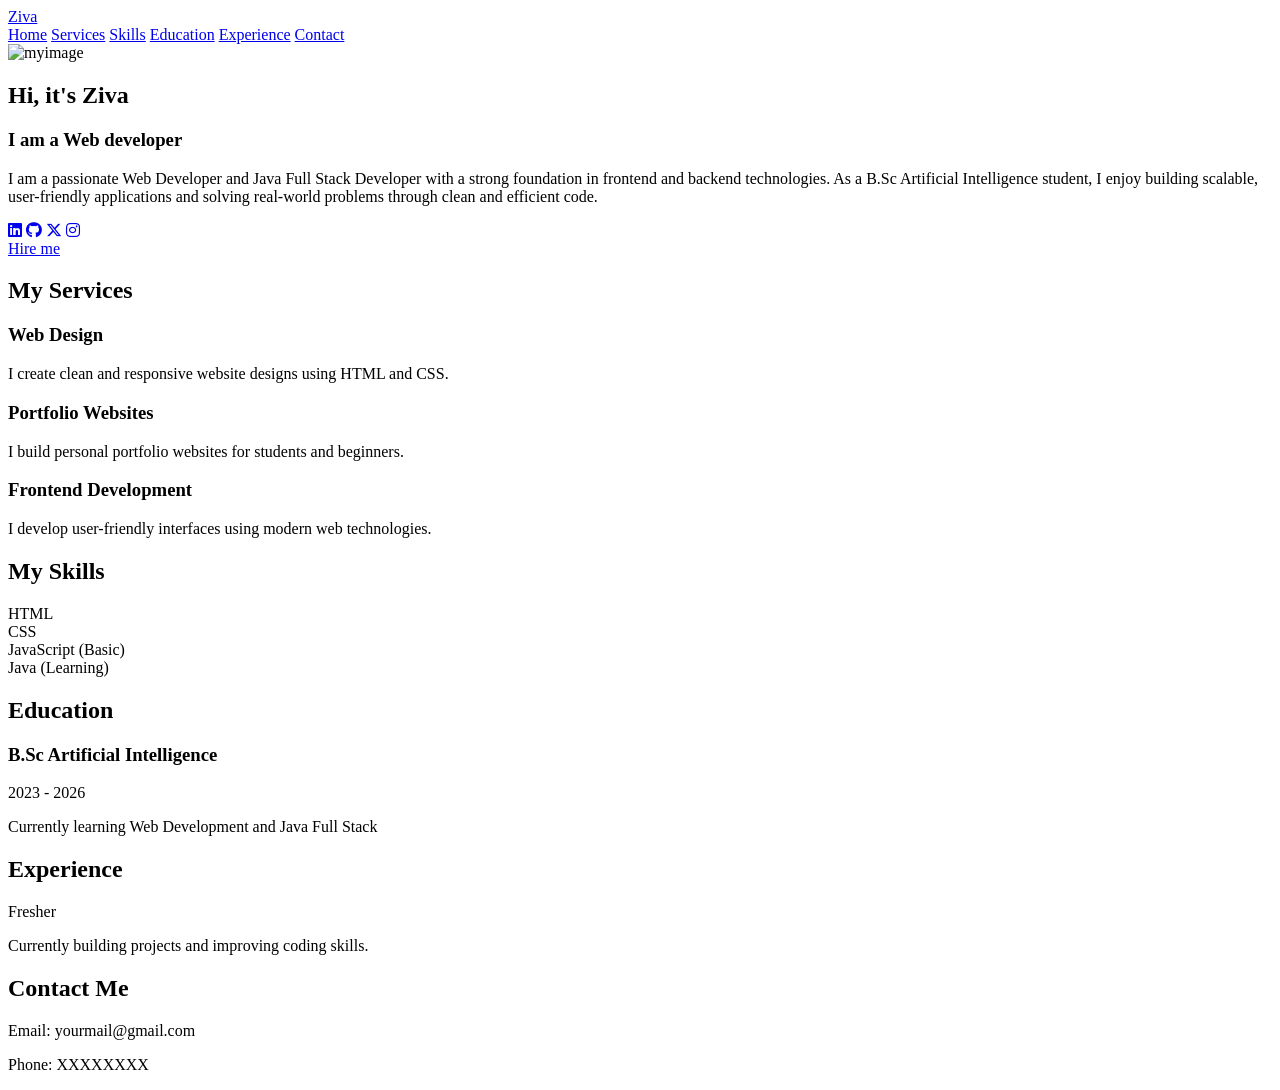
==== index.html @ 6bf6a24f "Rename index5.html to index.html" ====
<!DOCTYPE html>
<html lang="en">
<head>
    <meta charset="UTF-8">
    <meta name="viewport" content="width=device-width, initial-scale=1.0">
    <title>Portfolio</title>
    <link rel="stylesheet" href="style5.css" >
    <link rel="stylesheet" href="https://cdnjs.cloudflare.com/ajax/libs/font-awesome/6.5.1/css/all.min.css">
</head>
<body>
<header>
    <a href="#" class="logo">Ziva</a>
    <nav>
    <a href="#Home" class="active">Home</a>
    <a href="#Services">Services</a>
    <a href="#Skills">Skills</a>
    <a href="#Education">Education</a>
    <a href="#Experience">Experience</a>
    <a href="#Contact">Contact</a>
</nav>
</header> 
<section class="home" id="home">
    <div class="home-img">
        <img src="myimage.jpg" alt="myimage">
        </div>
        <div class="home-content">
            <h1>Hi, it's <span>Ziva</span></h1>
            <h3>I am a <span class="role">Web developer</span></h3>
            <p>I am a passionate Web Developer and Java Full Stack Developer with a strong foundation in frontend and backend technologies. As a B.Sc Artificial Intelligence student, I enjoy building scalable, user-friendly applications and solving real-world problems through clean and efficient code.</p>
    <div class="social-icons">
        <a href="#"><i class="fa-brands fa-linkedin"></i></a>
        <a href="#"><i class="fa-brands fa-github"></i></a>
        <a href="#"><i class="fa-brands fa-x-twitter"></i></a>
        <a href="#"><i class="fa-brands fa-instagram"></i></a>
    </div>
    <a href="#" class="btn">Hire me</a>
    </div>
</section>   
<section id="Services" class="Services">
    <h2>My Services</h2>

    <div class="Service-box">
        <h3>Web Design</h3>
        <p>I create clean and responsive website designs using HTML and CSS.</p>
    </div>

    <div class="Service-box">
        <h3>Portfolio Websites</h3>
        <p>I build personal portfolio websites for students and beginners.</p>
    </div>

    <div class="Service-box">
        <h3>Frontend Development</h3>
        <p>I develop user-friendly interfaces using modern web technologies.</p>
    </div>
</section>

<section id="Skills" class="Skills">
    <h2>My Skills</h2>

    <div class="Skill-box">HTML</div>
    <div class="Skill-box">CSS</div>
    <div class="Skill-box">JavaScript (Basic)</div>
    <div class="Skill-box">Java (Learning)</div>
</section>

<section id="Education" class="Education">
    <h2>Education</h2>

    <div class="Edu-box">
        <h3>B.Sc Artificial Intelligence</h3>
        <p>2023 - 2026</p>
        <p>Currently learning Web Development and Java Full Stack</p>
    </div>
</section>

<section id="Experience" class="Experience">
    <h2>Experience</h2>

    <div class="Exp-box">
        <p>Fresher</p>
        <p>Currently building projects and improving coding skills.</p>
    </div>
</section>

<section id="Contact" class="Contact">
    <h2>Contact Me</h2>

    <p>Email: yourmail@gmail.com</p>
    <p>Phone: XXXXXXXX</p>
</section>
</body>
</html>
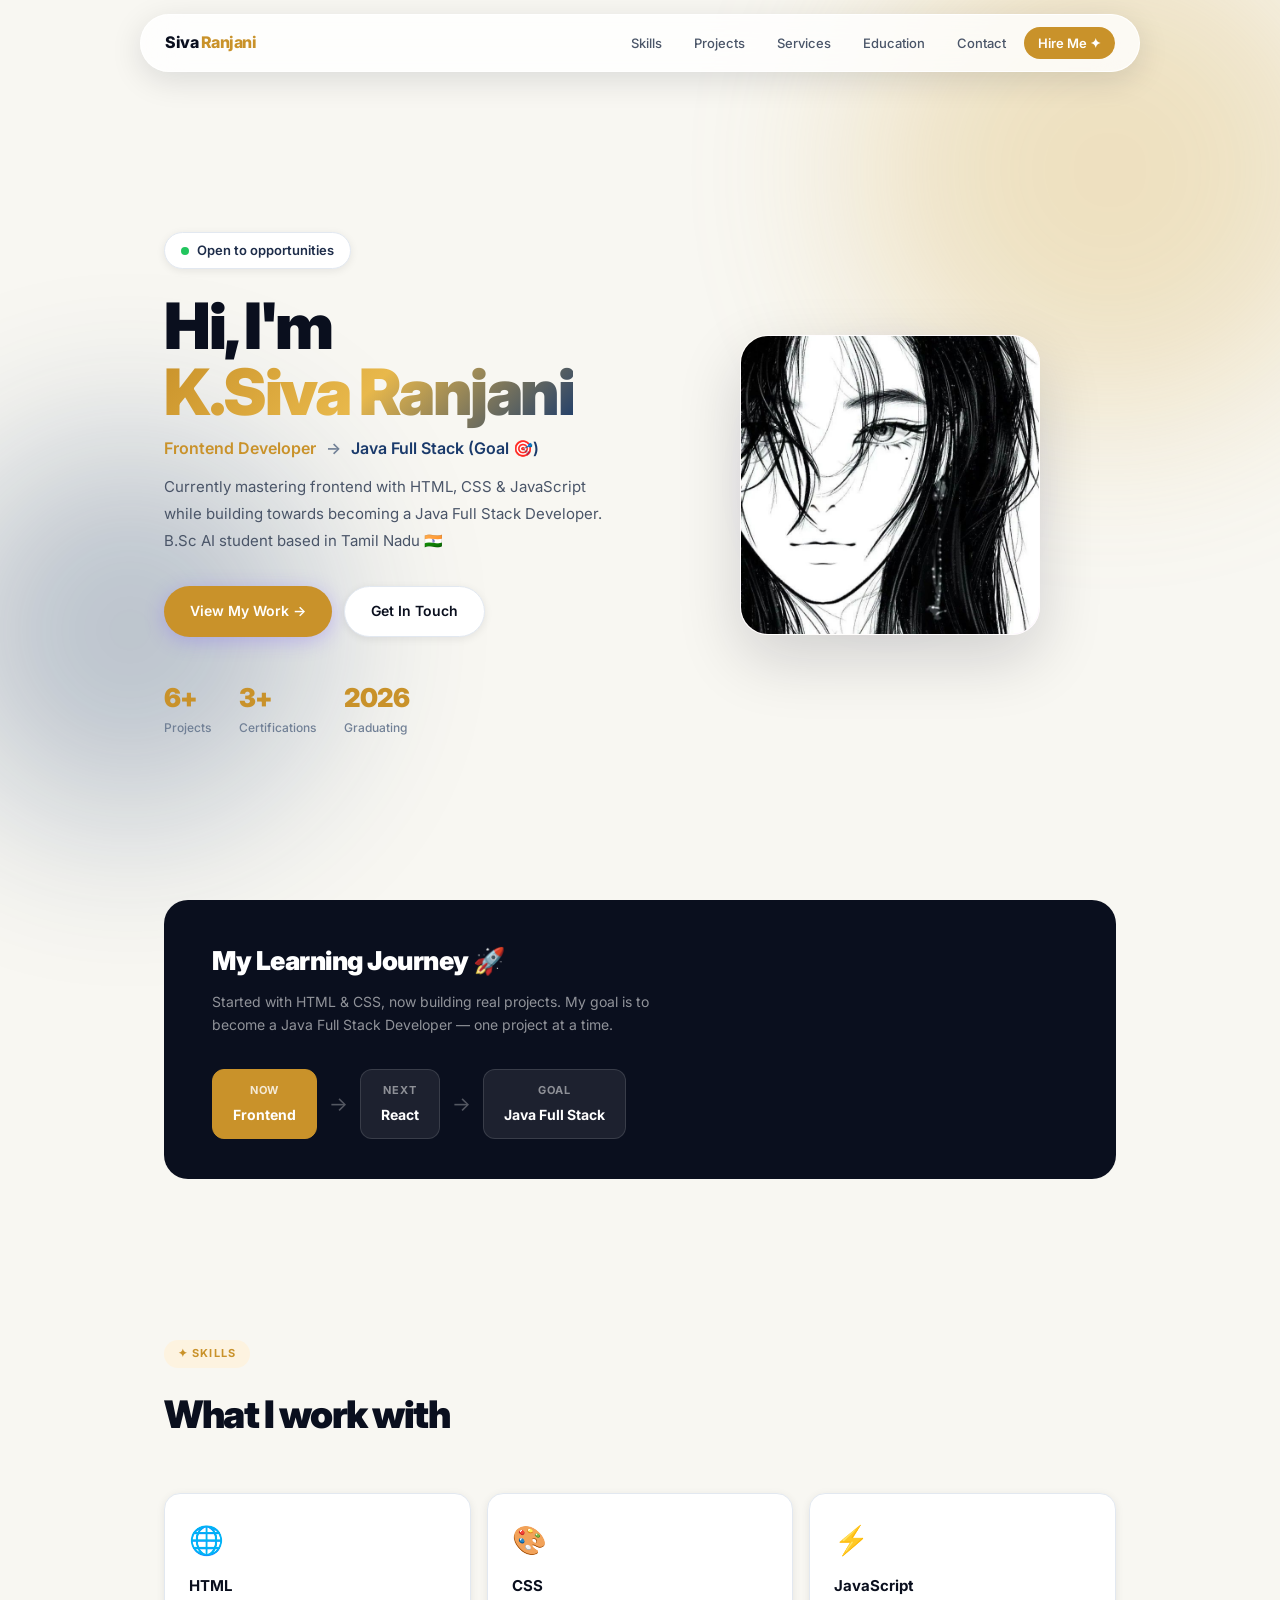
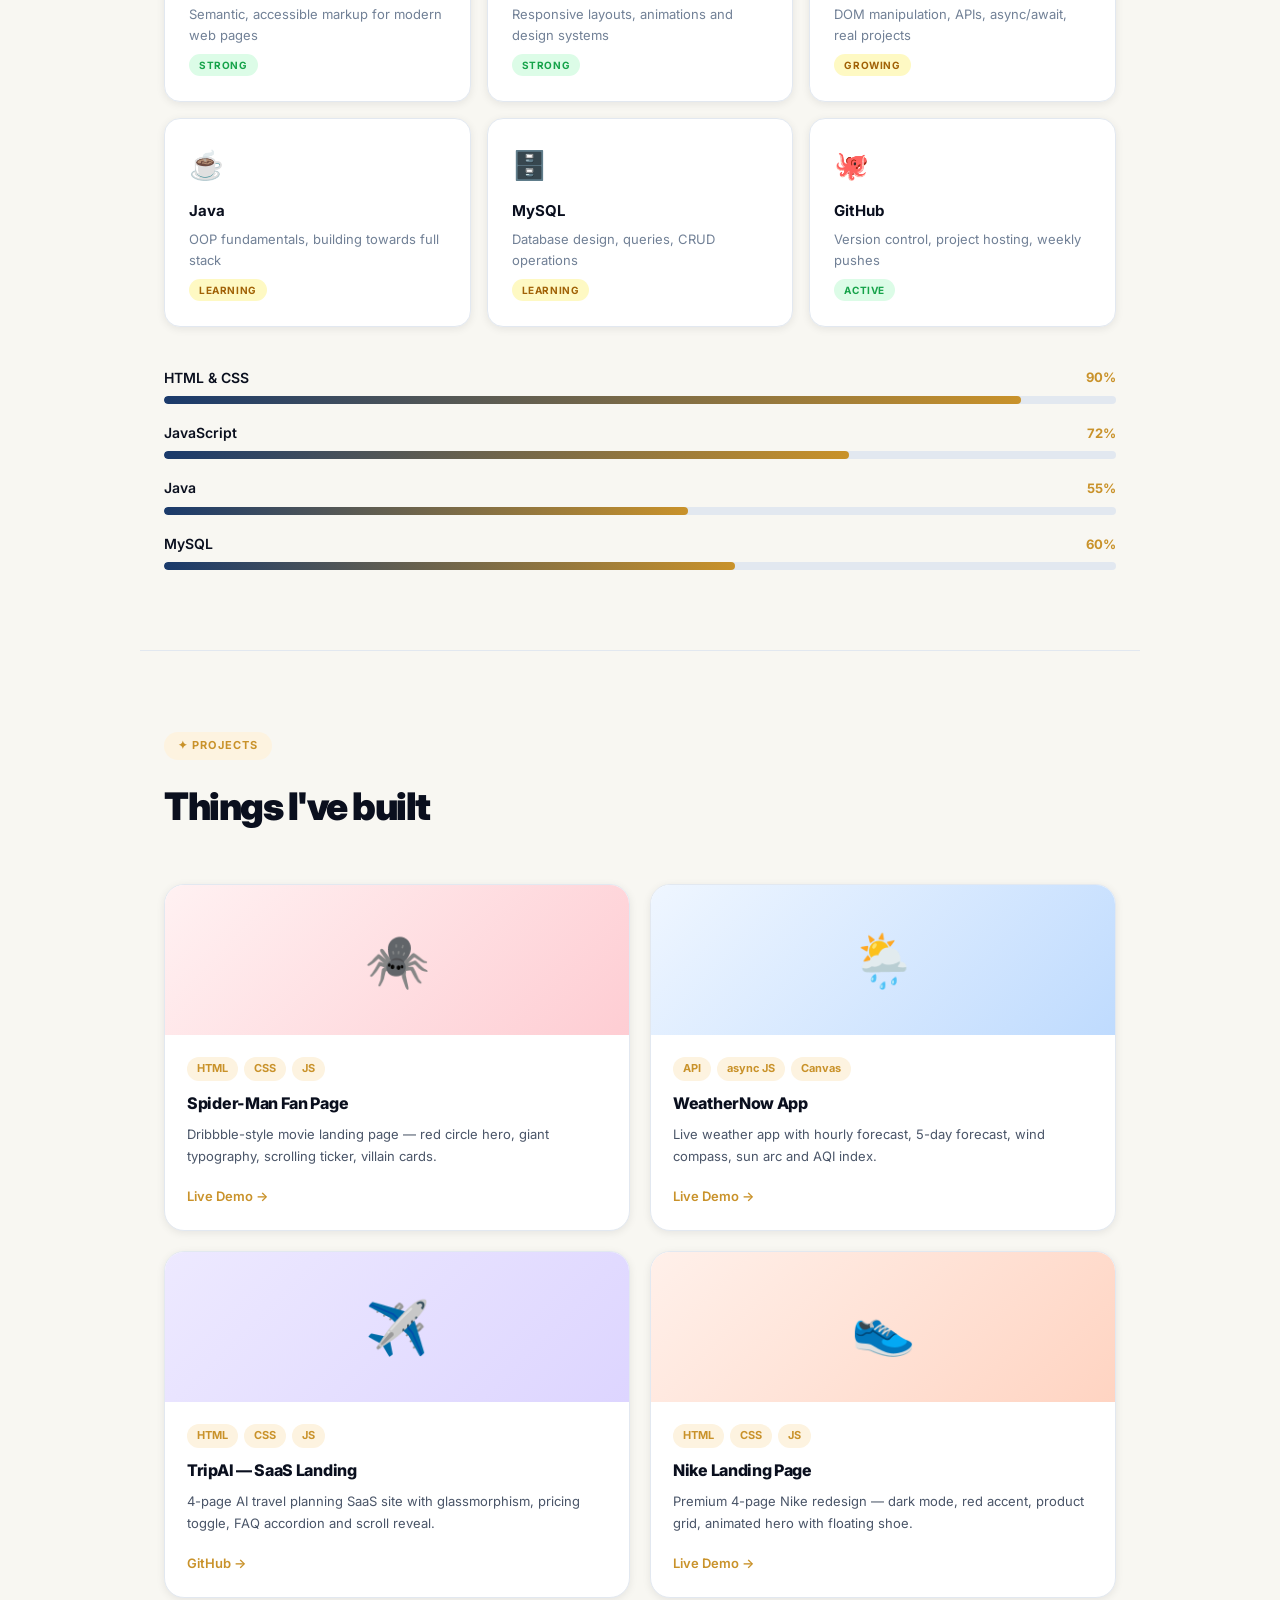
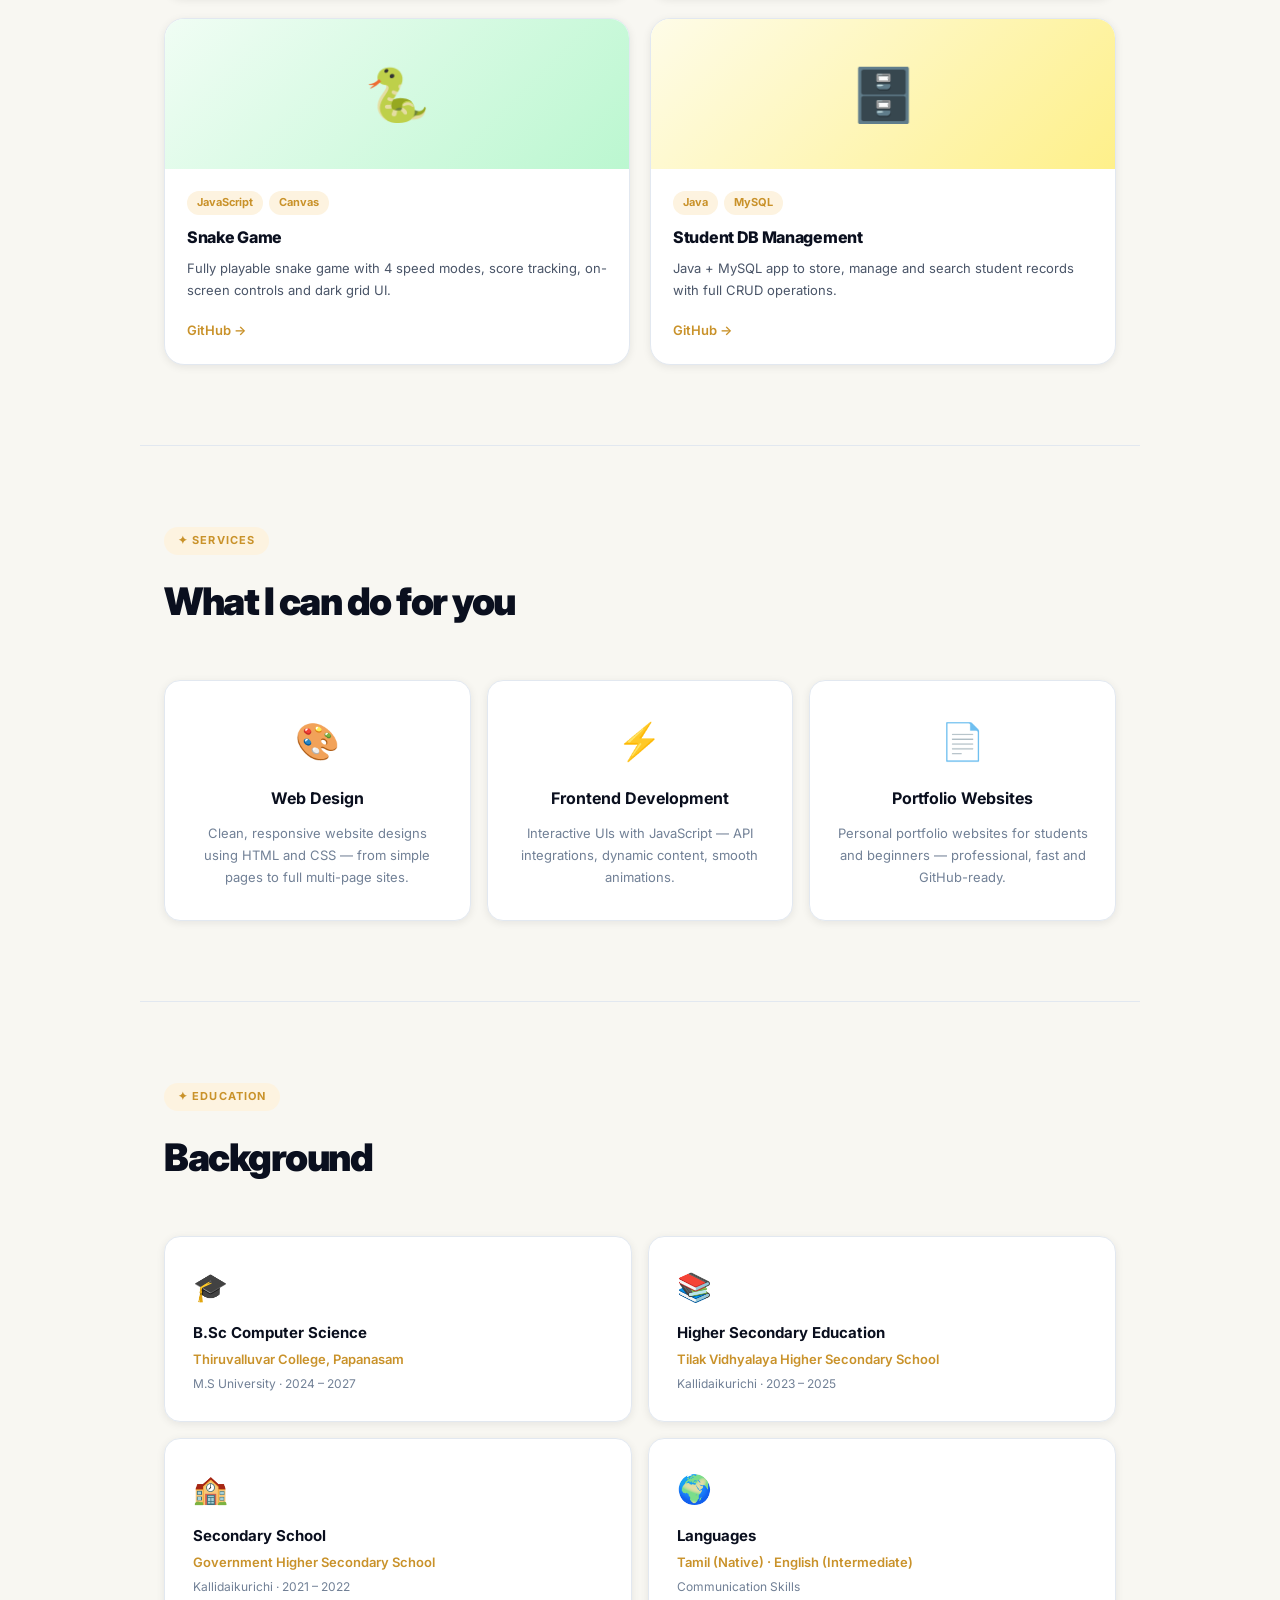
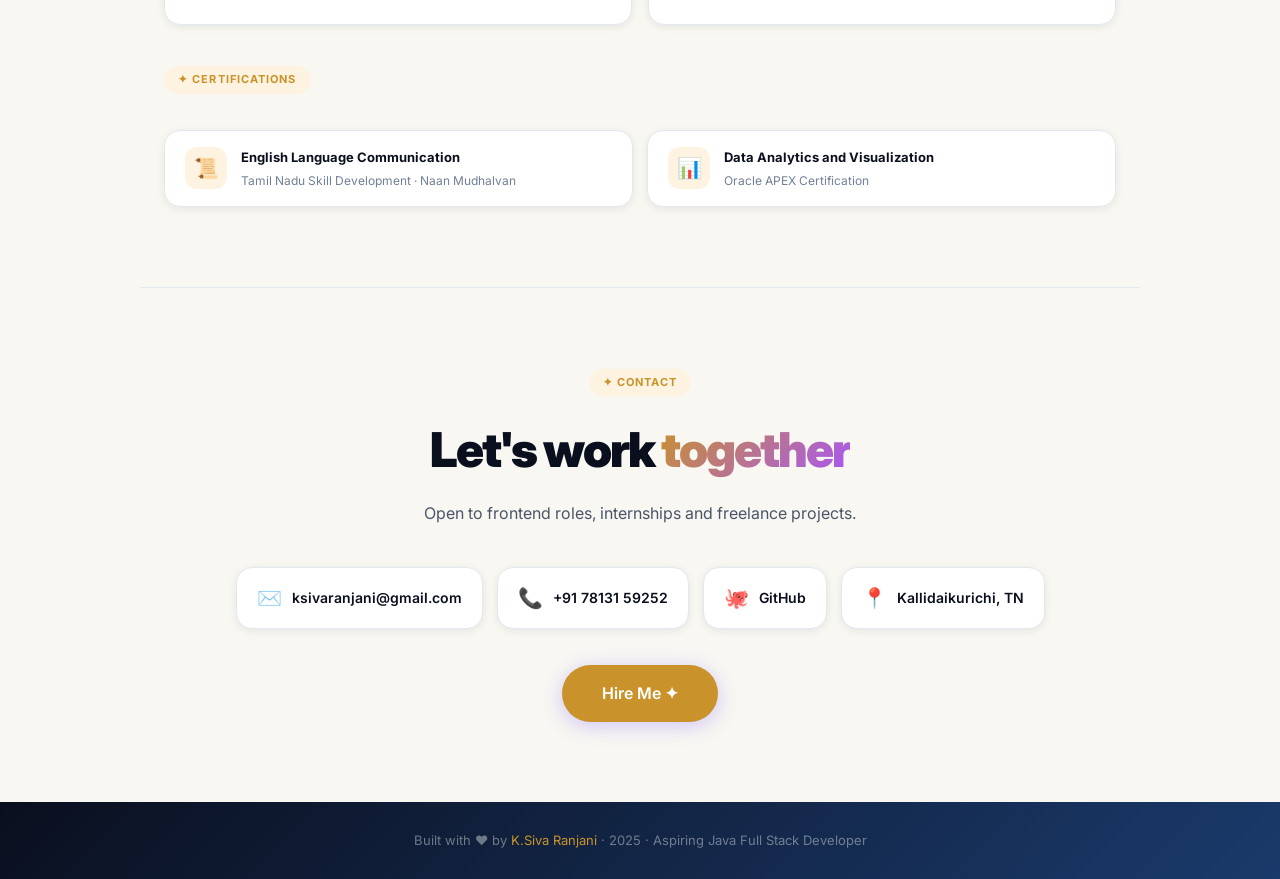
==== commit ca89c3eb: "portfolioupdate" ====
--- a/index.html
+++ b/index.html
@@ -1,93 +1,719 @@
 <!DOCTYPE html>
 <html lang="en">
 <head>
-    <meta charset="UTF-8">
-    <meta name="viewport" content="width=device-width, initial-scale=1.0">
-    <title>Portfolio</title>
-    <link rel="stylesheet" href="style5.css" >
-    <link rel="stylesheet" href="https://cdnjs.cloudflare.com/ajax/libs/font-awesome/6.5.1/css/all.min.css">
+  <meta charset="UTF-8"/>
+  <meta name="viewport" content="width=device-width, initial-scale=1.0"/>
+  <title>K.Siva Ranjani — Frontend Developer</title>
+  <link href="https://fonts.googleapis.com/css2?family=Inter:wght@300;400;500;600;700;800;900&display=swap" rel="stylesheet"/>
+  <style>
+    *, *::before, *::after { box-sizing: border-box; margin: 0; padding: 0; }
+
+  :root {
+  --bg:       #f8f7f2;
+  --white:    #ffffff;
+  --black:    #0a0f1e;
+  --gray-1:   #0f1628;
+  --gray-2:   #1e2d4a;
+  --gray-3:   #4a5568;
+  --gray-4:   #718096;
+  --gray-5:   #a0aec0;
+  --gray-6:   #e2e8f0;
+  --accent:   #c9922a;
+  --accent-l: #fdf3e0;
+  --accent-d: #a67420;
+  --accent2:  #1a3a6b;
+  --green:    #22c55e;
+  --radius:   16px;
+  --shadow-sm: 0 2px 8px rgba(10,15,30,0.08);
+  --shadow-md: 0 8px 32px rgba(10,15,30,0.12);
+  --shadow-lg: 0 24px 64px rgba(10,15,30,0.16);
+  --ease: 0.28s cubic-bezier(0.4,0,0.2,1);
+}
+
+    html { scroll-behavior: smooth; }
+    body {
+      font-family: 'Inter', sans-serif;
+      background: var(--bg);
+      color: var(--black);
+      line-height: 1.6;
+      overflow-x: hidden;
+    }
+
+    /* ── NAVBAR ── */
+    header {
+      position: fixed;
+      top: 14px; left: 50%;
+      transform: translateX(-50%);
+      z-index: 200;
+      width: calc(100% - 48px);
+      max-width: 1000px;
+      height: 58px;
+      display: flex;
+      align-items: center;
+      justify-content: space-between;
+      padding: 0 24px;
+      background: rgba(255,255,255,0.8);
+      backdrop-filter: blur(20px);
+      -webkit-backdrop-filter: blur(20px);
+      border: 1px solid rgba(255,255,255,0.95);
+      border-radius: 999px;
+      box-shadow: var(--shadow-md);
+    }
+    .nav-logo {
+      font-size: 16px; font-weight: 800;
+      color: var(--black); text-decoration: none;
+      letter-spacing: -0.5px;
+    }
+    .nav-logo span { color: var(--accent); }
+    nav { display: flex; gap: 4px; align-items: center; }
+    nav a {
+      color: var(--gray-3); text-decoration: none;
+      font-size: 13px; font-weight: 500;
+      padding: 6px 14px; border-radius: 999px;
+      transition: color var(--ease), background var(--ease);
+    }
+    nav a:hover { color: var(--black); background: var(--gray-6); }
+    .nav-cta {
+      background: var(--accent) !important;
+      color: var(--white) !important;
+      font-weight: 600 !important;
+    }
+    .nav-cta:hover { background: var(--accent-d) !important; }
+
+    /* ── MAIN ── */
+    main { padding-top: 90px; }
+
+    /* ── BUTTONS ── */
+    .btn {
+      display: inline-flex; align-items: center; gap: 8px;
+      padding: 13px 26px; border-radius: 999px;
+      font-size: 14px; font-weight: 600;
+      cursor: pointer; text-decoration: none; border: none;
+      font-family: inherit;
+      transition: transform var(--ease), box-shadow var(--ease), background var(--ease);
+    }
+    .btn:hover  { transform: translateY(-2px); }
+    .btn:active { transform: scale(0.97); }
+    .btn-primary { background: var(--accent); color: var(--white); box-shadow: 0 4px 20px rgba(108,71,255,0.28); }
+    .btn-primary:hover { background: var(--accent-d); box-shadow: 0 8px 32px rgba(108,71,255,0.36); }
+    .btn-outline { background: var(--white); color: var(--black); border: 1.5px solid var(--gray-6); box-shadow: var(--shadow-sm); }
+    .btn-outline:hover { border-color: var(--gray-5); box-shadow: var(--shadow-md); }
+
+    /* ── TAG ── */
+    .tag {
+      display: inline-flex; align-items: center; gap: 6px;
+      font-size: 11px; font-weight: 700; letter-spacing: .1em;
+      text-transform: uppercase; color: var(--accent);
+      background: var(--accent-l); padding: 5px 14px;
+      border-radius: 999px; margin-bottom: 16px;
+    }
+
+    /* ── HERO ── */
+    .hero {
+      max-width: 1000px; margin: 0 auto;
+      padding: 60px 24px 80px;
+      display: grid; grid-template-columns: 1fr 1fr;
+      gap: 48px; align-items: center;
+      min-height: calc(100vh - 90px);
+      position: relative;
+    }
+    .hero-blob {
+      position: fixed; border-radius: 50%;
+      filter: blur(90px); opacity: 0.28; pointer-events: none; z-index: -1;
+    }
+   .blob1 { width: 500px; height: 500px; background: #d4a843; top: -80px; right: -80px; animation: drift 12s ease-in-out infinite; }
+.blob2 { width: 380px; height: 380px; background: #1a3a6b; bottom: 80px; left: -60px; animation: drift 10s ease-in-out infinite reverse; }
+    @keyframes drift { 0%,100%{transform:translate(0,0)} 50%{transform:translate(20px,-16px)} }
+
+    .hero-status {
+      display: inline-flex; align-items: center; gap: 8px;
+      background: white; border: 1px solid var(--gray-6);
+      border-radius: 999px; padding: 7px 16px;
+      font-size: 13px; font-weight: 600; color: var(--gray-2);
+      margin-bottom: 24px; box-shadow: var(--shadow-sm);
+    }
+    .status-dot { width: 8px; height: 8px; border-radius: 50%; background: var(--green); animation: pulse 2s infinite; }
+    @keyframes pulse { 0%,100%{opacity:1;transform:scale(1)} 50%{opacity:.5;transform:scale(1.5)} }
+
+    .hero-text h1 {
+      font-size: clamp(38px, 5vw, 64px);
+      font-weight: 900; line-height: 1.02;
+      letter-spacing: -2.5px; margin-bottom: 12px;
+    }
+    .hero-text h1 span {
+      background: linear-gradient(135deg, #c9922a 0%, #e8b84b 50%, #1a3a6b 100%);      -webkit-background-clip: text; -webkit-text-fill-color: transparent; background-clip: text;
+    }
+    .hero-role {
+      font-size: 16px; font-weight: 600; color: var(--gray-3);
+      margin-bottom: 8px;
+    }
+    .hero-role .current { color: var(--accent); }
+    .hero-role .goal { color: var(--accent2); }
+    .hero-arrow { color: var(--gray-4); margin: 0 6px; }
+    .hero-text p {
+      font-size: 15px; color: var(--gray-3);
+      max-width: 440px; margin-bottom: 32px; line-height: 1.8;
+    }
+    .hero-btns { display: flex; gap: 12px; flex-wrap: wrap; margin-bottom: 40px; }
+    .hero-stats { display: flex; gap: 28px; }
+    .hero-stat-num { font-size: 26px; font-weight: 900; color: var(--accent); letter-spacing: -1px; }
+    .hero-stat-lbl { font-size: 12px; color: var(--gray-4); font-weight: 500; }
+
+    .hero-img-wrap {
+      position: relative; display: flex;
+      align-items: center; justify-content: center;
+    }
+    .hero-img-wrap::before {
+      content: ''; position: absolute;
+      width: 360px; height: 360px; border-radius: 50%;
+      background: radial-gradient(circle, rgba(108,71,255,0.1) 0%, transparent 70%);
+    }
+    .hero-avatar {
+      width: 300px; height: 300px; border-radius: 28px;
+      background: linear-gradient(135deg, var(--accent-l) 0%, #fce4ff 100%);
+      display: flex; align-items: center; justify-content: center;
+      font-size: 100px; box-shadow: var(--shadow-lg);
+      border: 1px solid rgba(255,255,255,0.9);
+      overflow: hidden; position: relative;
+    }
+    .hero-avatar img {
+      width: 100%; height: 100%; object-fit: cover;
+    }
+
+    /* ── JOURNEY BANNER ── */
+    .journey-banner {
+      max-width: 1000px; margin: 0 auto 0;
+      padding: 0 24px 80px;
+    }
+    .journey-card {
+      background: var(--black);
+      border-radius: 24px;
+      padding: 40px 48px;
+      display: flex;
+      align-items: center;
+      justify-content: space-between;
+      gap: 32px;
+      flex-wrap: wrap;
+    }
+    .journey-left h2 { font-size: 26px; font-weight: 900; color: white; letter-spacing: -0.5px; margin-bottom: 8px; }
+    .journey-left p  { font-size: 14px; color: rgba(255,255,255,0.55); max-width: 440px; line-height: 1.7; }
+    .journey-path {
+      display: flex; align-items: center; gap: 12px;
+      flex-wrap: wrap;
+    }
+    .journey-step {
+      background: rgba(255,255,255,0.08);
+      border: 1px solid rgba(255,255,255,0.12);
+      border-radius: 12px; padding: 12px 20px;
+      text-align: center;
+    }
+    .journey-step.active { background: var(--accent); border-color: var(--accent); }
+    .journey-step .step-label { font-size: 11px; font-weight: 700; text-transform: uppercase; letter-spacing: .08em; color: rgba(255,255,255,0.5); margin-bottom: 4px; }
+    .journey-step.active .step-label { color: rgba(255,255,255,0.8); }
+    .journey-step .step-val { font-size: 14px; font-weight: 700; color: white; }
+    .journey-arrow { color: rgba(255,255,255,0.3); font-size: 20px; }
+
+    /* ── SECTIONS ── */
+    section { max-width: 1000px; margin: 0 auto; padding: 80px 24px; }
+    section + section { border-top: 1px solid var(--gray-6); }
+    .section-header { margin-bottom: 48px; }
+    .section-header h2 { font-size: 38px; font-weight: 900; letter-spacing: -1.5px; }
+
+    /* ── SKILLS ── */
+    .skills-grid {
+      display: grid; grid-template-columns: repeat(3,1fr); gap: 16px; margin-bottom: 40px;
+    }
+    .skill-card {
+      background: var(--white); border: 1px solid var(--gray-6);
+      border-radius: var(--radius); padding: 24px;
+      box-shadow: var(--shadow-sm);
+      transition: transform var(--ease), box-shadow var(--ease), border-color var(--ease);
+    }
+    .skill-card:hover { transform: translateY(-4px); box-shadow: var(--shadow-md); border-color: var(--accent); }
+    .skill-icon { font-size: 28px; margin-bottom: 12px; }
+    .skill-card h3 { font-size: 15px; font-weight: 700; margin-bottom: 6px; }
+    .skill-card p  { font-size: 13px; color: var(--gray-4); }
+    .skill-badge {
+      display: inline-flex; font-size: 10px; font-weight: 700;
+      padding: 3px 10px; border-radius: 999px; margin-top: 8px;
+      letter-spacing: .06em; text-transform: uppercase;
+    }
+    .badge-strong  { background: #dcfce7; color: #16a34a; }
+    .badge-learning { background: #fef9c3; color: #a16207; }
+    .badge-goal    { background: var(--accent-l); color: var(--accent); }
+
+    .skill-bars { display: flex; flex-direction: column; gap: 18px; }
+    .bar-top { display: flex; justify-content: space-between; align-items: center; margin-bottom: 7px; }
+    .bar-name { font-size: 14px; font-weight: 600; }
+    .bar-pct  { font-size: 13px; font-weight: 700; color: var(--accent); }
+    .bar-track { height: 8px; background: var(--gray-6); border-radius: 999px; overflow: hidden; }
+    .bar-fill {
+      height: 100%; border-radius: 999px;
+      background: linear-gradient(90deg, #1a3a6b 0%, #c9922a 100%);
+            width: 0%; transition: width 1.2s cubic-bezier(0.4,0,0.2,1);
+    }
+
+    /* ── PROJECTS ── */
+    .projects-grid { display: grid; grid-template-columns: repeat(2,1fr); gap: 20px; }
+    .project-card {
+      background: var(--white); border: 1px solid var(--gray-6);
+      border-radius: 20px; overflow: hidden;
+      box-shadow: var(--shadow-sm);
+      transition: transform var(--ease), box-shadow var(--ease), border-color var(--ease);
+    }
+    .project-card:hover { transform: translateY(-6px); box-shadow: var(--shadow-lg); border-color: var(--accent); }
+    .project-thumb {
+      height: 150px; display: flex;
+      align-items: center; justify-content: center; font-size: 52px;
+    }
+    .t-purple { background: linear-gradient(135deg,#ede9ff,#ddd5ff); }
+    .t-orange { background: linear-gradient(135deg,#fff0ea,#ffd4c2); }
+    .t-green  { background: linear-gradient(135deg,#f0fdf4,#bbf7d0); }
+    .t-blue   { background: linear-gradient(135deg,#eff6ff,#bfdbfe); }
+    .t-red    { background: linear-gradient(135deg,#fff1f2,#fecdd3); }
+    .t-yellow { background: linear-gradient(135deg,#fefce8,#fef08a); }
+    .project-body { padding: 22px; }
+    .project-tags { display: flex; gap: 6px; flex-wrap: wrap; margin-bottom: 10px; }
+    .project-tag {
+      font-size: 11px; font-weight: 700; padding: 3px 10px;
+      border-radius: 999px; background: var(--accent-l); color: var(--accent);
+    }
+    .project-body h3 { font-size: 16px; font-weight: 800; margin-bottom: 6px; letter-spacing: -0.3px; }
+    .project-body p  { font-size: 13px; color: var(--gray-3); line-height: 1.7; margin-bottom: 16px; }
+    .project-link {
+      font-size: 13px; font-weight: 600; color: var(--accent);
+      text-decoration: none; display: inline-flex; align-items: center; gap: 5px;
+      transition: gap var(--ease);
+    }
+    .project-link:hover { gap: 9px; }
+
+    /* ── SERVICES ── */
+    .services-grid { display: grid; grid-template-columns: repeat(3,1fr); gap: 16px; }
+    .service-card {
+      background: var(--white); border: 1px solid var(--gray-6);
+      border-radius: var(--radius); padding: 32px 24px;
+      box-shadow: var(--shadow-sm); text-align: center;
+      transition: transform var(--ease), box-shadow var(--ease), border-color var(--ease);
+    }
+    .service-card:hover { transform: translateY(-4px); box-shadow: var(--shadow-md); border-color: var(--accent); }
+    .service-icon { font-size: 36px; margin-bottom: 16px; }
+    .service-card h3 { font-size: 16px; font-weight: 700; margin-bottom: 10px; }
+    .service-card p  { font-size: 13px; color: var(--gray-4); line-height: 1.7; }
+
+    /* ── EDUCATION ── */
+    .edu-grid { display: grid; grid-template-columns: 1fr 1fr; gap: 16px; margin-bottom: 40px; }
+    .edu-card {
+      background: var(--white); border: 1px solid var(--gray-6);
+      border-radius: var(--radius); padding: 28px;
+      box-shadow: var(--shadow-sm);
+      transition: transform var(--ease), border-color var(--ease);
+    }
+    .edu-card:hover { transform: translateY(-3px); border-color: var(--accent); }
+    .edu-icon { font-size: 28px; margin-bottom: 12px; }
+    .edu-card h3 { font-size: 15px; font-weight: 700; margin-bottom: 4px; }
+    .edu-school { font-size: 13px; color: var(--accent); font-weight: 600; margin-bottom: 4px; }
+    .edu-year   { font-size: 12px; color: var(--gray-4); }
+
+    /* CERT CARDS */
+    .cert-grid { display: grid; grid-template-columns: 1fr 1fr; gap: 14px; }
+    .cert-card {
+      display: flex; align-items: center; gap: 14px;
+      background: var(--white); border: 1px solid var(--gray-6);
+      border-radius: var(--radius); padding: 16px 20px;
+      box-shadow: var(--shadow-sm);
+      transition: transform var(--ease), border-color var(--ease);
+    }
+    .cert-card:hover { transform: translateX(4px); border-color: var(--accent); }
+    .cert-icon {
+      width: 42px; height: 42px; border-radius: 12px;
+      background: var(--accent-l); display: flex; align-items: center;
+      justify-content: center; font-size: 20px; flex-shrink: 0;
+    }
+    .cert-card h4 { font-size: 13px; font-weight: 700; margin-bottom: 3px; }
+    .cert-card p  { font-size: 12px; color: var(--gray-4); }
+
+    /* ── CONTACT ── */
+    #contact { text-align: center; }
+    #contact h2 { font-size: 48px; font-weight: 900; letter-spacing: -2px; margin-bottom: 12px; }
+    #contact h2 span {
+      background: linear-gradient(135deg, var(--accent) 0%, #a855f7 100%);
+      -webkit-background-clip: text; -webkit-text-fill-color: transparent; background-clip: text;
+    }
+    #contact > p { font-size: 16px; color: var(--gray-3); margin-bottom: 40px; }
+    .contact-cards {
+      display: flex; justify-content: center; gap: 14px; flex-wrap: wrap; margin-bottom: 36px;
+    }
+    .contact-card {
+      display: flex; align-items: center; gap: 10px;
+      background: var(--white); border: 1px solid var(--gray-6);
+      border-radius: var(--radius); padding: 14px 20px;
+      box-shadow: var(--shadow-sm); text-decoration: none;
+      color: var(--black); font-size: 14px; font-weight: 600;
+      transition: transform var(--ease), box-shadow var(--ease), border-color var(--ease), color var(--ease);
+    }
+    .contact-card:hover { transform: translateY(-3px); box-shadow: var(--shadow-md); border-color: var(--accent); color: var(--accent); }
+    .contact-card span { font-size: 20px; }
+
+    /* ── FOOTER ── */
+    footer {
+      background: linear-gradient(135deg, #0a0f1e 0%, #1a3a6b 100%); color: white;
+      text-align: center; padding: 28px 24px;
+      font-size: 13px; color: rgba(255,255,255,0.4);
+    }
+    footer span { color: var(--accent); }
+
+    /* ── REVEAL ── */
+    .reveal {
+      opacity: 0; transform: translateY(28px);
+      transition: opacity 0.7s cubic-bezier(0.4,0,0.2,1), transform 0.7s cubic-bezier(0.4,0,0.2,1);
+    }
+    .reveal.visible { opacity: 1; transform: none; }
+
+    @media (max-width: 768px) {
+      header { width: calc(100% - 24px); top: 10px; padding: 0 16px; }
+      nav a:not(.nav-cta) { display: none; }
+      .hero { grid-template-columns: 1fr; text-align: center; padding: 40px 20px; min-height: auto; }
+      .hero-btns { justify-content: center; }
+      .hero-stats { justify-content: center; }
+      .hero-avatar { width: 200px; height: 200px; font-size: 72px; margin: 0 auto; }
+      .skills-grid, .services-grid { grid-template-columns: 1fr; }
+      .projects-grid { grid-template-columns: 1fr; }
+      .edu-grid, .cert-grid { grid-template-columns: 1fr; }
+      .journey-card { padding: 28px 20px; }
+      section { padding: 60px 20px; }
+    }
+  </style>
 </head>
 <body>
+
+<div class="hero-blob blob1"></div>
+<div class="hero-blob blob2"></div>
+
+<!-- NAVBAR -->
 <header>
-    <a href="#" class="logo">Ziva</a>
-    <nav>
-    <a href="#Home" class="active">Home</a>
-    <a href="#Services">Services</a>
-    <a href="#Skills">Skills</a>
-    <a href="#Education">Education</a>
-    <a href="#Experience">Experience</a>
-    <a href="#Contact">Contact</a>
-</nav>
-</header> 
-<section class="home" id="home">
-    <div class="home-img">
-        <img src="myimage.jpg" alt="myimage">
-        </div>
-        <div class="home-content">
-            <h1>Hi, it's <span>Ziva</span></h1>
-            <h3>I am a <span class="role">Web developer</span></h3>
-            <p>I am a passionate Web Developer and Java Full Stack Developer with a strong foundation in frontend and backend technologies. As a B.Sc Artificial Intelligence student, I enjoy building scalable, user-friendly applications and solving real-world problems through clean and efficient code.</p>
-    <div class="social-icons">
-        <a href="#"><i class="fa-brands fa-linkedin"></i></a>
-        <a href="#"><i class="fa-brands fa-github"></i></a>
-        <a href="#"><i class="fa-brands fa-x-twitter"></i></a>
-        <a href="#"><i class="fa-brands fa-instagram"></i></a>
-    </div>
-    <a href="#" class="btn">Hire me</a>
-    </div>
-</section>   
-<section id="Services" class="Services">
-    <h2>My Services</h2>
-
-    <div class="Service-box">
+  <a href="#" class="nav-logo">Siva <span>Ranjani</span></a>
+  <nav>
+    <a href="#skills">Skills</a>
+    <a href="#projects">Projects</a>
+    <a href="#services">Services</a>
+    <a href="#education">Education</a>
+    <a href="#contact">Contact</a>
+    <a href="mailto:ksivaranjani@gmail.com" class="nav-cta">Hire Me ✦</a>
+  </nav>
+</header>
+
+<main>
+
+  <!-- ── HERO ── -->
+  <div class="hero">
+    <div class="hero-text">
+      <div class="hero-status">
+        <span class="status-dot"></span>
+        Open to opportunities
+      </div>
+      <h1>Hi, I'm<br/><span>K.Siva Ranjani</span></h1>
+      <div class="hero-role">
+        <span class="current">Frontend Developer</span>
+        <span class="hero-arrow">→</span>
+        <span class="goal">Java Full Stack (Goal 🎯)</span>
+      </div>
+      <p style="margin-top:12px">Currently mastering frontend with HTML, CSS & JavaScript while building towards becoming a Java Full Stack Developer. B.Sc AI student based in Tamil Nadu 🇮🇳</p>
+      <div class="hero-btns">
+        <a href="#projects" class="btn btn-primary">View My Work →</a>
+        <a href="mailto:ksivaranjani@gmail.com" class="btn btn-outline">Get In Touch</a>
+      </div>
+      <div class="hero-stats">
+        <div>
+          <div class="hero-stat-num">6+</div>
+          <div class="hero-stat-lbl">Projects</div>
+        </div>
+        <div>
+          <div class="hero-stat-num">3+</div>
+          <div class="hero-stat-lbl">Certifications</div>
+        </div>
+        <div>
+          <div class="hero-stat-num">2026</div>
+          <div class="hero-stat-lbl">Graduating</div>
+        </div>
+      </div>
+    </div>
+    <div class="hero-img-wrap">
+      <div class="hero-avatar">
+        <img src="myimage.jpg" alt="K.Siva Ranjani" onerror="this.style.display='none';this.parentElement.innerHTML='👩‍💻'"/>
+      </div>
+    </div>
+  </div>
+
+  <!-- ── JOURNEY BANNER ── -->
+  <div class="journey-banner reveal">
+    <div class="journey-card">
+      <div class="journey-left">
+        <h2>My Learning Journey 🚀</h2>
+        <p>Started with HTML & CSS, now building real projects. My goal is to become a Java Full Stack Developer — one project at a time.</p>
+      </div>
+      <div class="journey-path">
+        <div class="journey-step active">
+          <div class="step-label">Now</div>
+          <div class="step-val">Frontend</div>
+        </div>
+        <div class="journey-arrow">→</div>
+        <div class="journey-step">
+          <div class="step-label">Next</div>
+          <div class="step-val">React</div>
+        </div>
+        <div class="journey-arrow">→</div>
+        <div class="journey-step">
+          <div class="step-label">Goal</div>
+          <div class="step-val">Java Full Stack</div>
+        </div>
+      </div>
+    </div>
+  </div>
+
+  <!-- ── SKILLS ── -->
+  <section id="skills">
+    <div class="section-header reveal">
+      <span class="tag">✦ Skills</span>
+      <h2>What I work with</h2>
+    </div>
+    <div class="skills-grid">
+      <div class="skill-card reveal">
+        <div class="skill-icon">🌐</div>
+        <h3>HTML</h3>
+        <p>Semantic, accessible markup for modern web pages</p>
+        <span class="skill-badge badge-strong">Strong</span>
+      </div>
+      <div class="skill-card reveal" style="transition-delay:.07s">
+        <div class="skill-icon">🎨</div>
+        <h3>CSS</h3>
+        <p>Responsive layouts, animations and design systems</p>
+        <span class="skill-badge badge-strong">Strong</span>
+      </div>
+      <div class="skill-card reveal" style="transition-delay:.14s">
+        <div class="skill-icon">⚡</div>
+        <h3>JavaScript</h3>
+        <p>DOM manipulation, APIs, async/await, real projects</p>
+        <span class="skill-badge badge-learning">Growing</span>
+      </div>
+      <div class="skill-card reveal" style="transition-delay:.21s">
+        <div class="skill-icon">☕</div>
+        <h3>Java</h3>
+        <p>OOP fundamentals, building towards full stack</p>
+        <span class="skill-badge badge-learning">Learning</span>
+      </div>
+      <div class="skill-card reveal" style="transition-delay:.28s">
+        <div class="skill-icon">🗄️</div>
+        <h3>MySQL</h3>
+        <p>Database design, queries, CRUD operations</p>
+        <span class="skill-badge badge-learning">Learning</span>
+      </div>
+      <div class="skill-card reveal" style="transition-delay:.35s">
+        <div class="skill-icon">🐙</div>
+        <h3>GitHub</h3>
+        <p>Version control, project hosting, weekly pushes</p>
+        <span class="skill-badge badge-strong">Active</span>
+      </div>
+    </div>
+    <div class="skill-bars reveal" style="margin-top:40px">
+      <div>
+        <div class="bar-top"><span class="bar-name">HTML & CSS</span><span class="bar-pct">90%</span></div>
+        <div class="bar-track"><div class="bar-fill" data-width="90"></div></div>
+      </div>
+      <div>
+        <div class="bar-top"><span class="bar-name">JavaScript</span><span class="bar-pct">72%</span></div>
+        <div class="bar-track"><div class="bar-fill" data-width="72"></div></div>
+      </div>
+      <div>
+        <div class="bar-top"><span class="bar-name">Java</span><span class="bar-pct">55%</span></div>
+        <div class="bar-track"><div class="bar-fill" data-width="55"></div></div>
+      </div>
+      <div>
+        <div class="bar-top"><span class="bar-name">MySQL</span><span class="bar-pct">60%</span></div>
+        <div class="bar-track"><div class="bar-fill" data-width="60"></div></div>
+      </div>
+    </div>
+  </section>
+
+  <!-- ── PROJECTS ── -->
+  <section id="projects">
+    <div class="section-header reveal">
+      <span class="tag">✦ Projects</span>
+      <h2>Things I've built</h2>
+    </div>
+    <div class="projects-grid">
+      <div class="project-card reveal">
+        <div class="project-thumb t-red">🕷️</div>
+        <div class="project-body">
+          <div class="project-tags"><span class="project-tag">HTML</span><span class="project-tag">CSS</span><span class="project-tag">JS</span></div>
+          <h3>Spider-Man Fan Page</h3>
+          <p>Dribbble-style movie landing page — red circle hero, giant typography, scrolling ticker, villain cards.</p>
+          <a href="https://ksivaranjani948-svg.github.io/spiderman-project/" target="_blank" class="project-link">Live Demo →</a>
+        </div>
+      </div>
+      <div class="project-card reveal" style="transition-delay:.08s">
+        <div class="project-thumb t-blue">🌦️</div>
+        <div class="project-body">
+          <div class="project-tags"><span class="project-tag">API</span><span class="project-tag">async JS</span><span class="project-tag">Canvas</span></div>
+          <h3>WeatherNow App</h3>
+          <p>Live weather app with hourly forecast, 5-day forecast, wind compass, sun arc and AQI index.</p>
+          <a href="https://ksivaranjani948-svg.github.io/weatherwebsite/" target="_blank" class="project-link">Live Demo →</a>
+        </div>
+      </div>
+      <div class="project-card reveal" style="transition-delay:.12s">
+        <div class="project-thumb t-purple">✈️</div>
+        <div class="project-body">
+          <div class="project-tags"><span class="project-tag">HTML</span><span class="project-tag">CSS</span><span class="project-tag">JS</span></div>
+          <h3>TripAI — SaaS Landing</h3>
+          <p>4-page AI travel planning SaaS site with glassmorphism, pricing toggle, FAQ accordion and scroll reveal.</p>
+          <a href="https://github.com/ksivaranjani948-svg" target="_blank" class="project-link">GitHub →</a>
+        </div>
+      </div>
+      <div class="project-card reveal" style="transition-delay:.16s">
+        <div class="project-thumb t-orange">👟</div>
+        <div class="project-body">
+          <div class="project-tags"><span class="project-tag">HTML</span><span class="project-tag">CSS</span><span class="project-tag">JS</span></div>
+          <h3>Nike Landing Page</h3>
+          <p>Premium 4-page Nike redesign — dark mode, red accent, product grid, animated hero with floating shoe.</p>
+          <a href="https://ksivaranjani948-svg.github.io/nikelandingpage/" target="_blank" class="project-link">Live Demo →</a>
+        </div>
+      </div>
+      <div class="project-card reveal" style="transition-delay:.20s">
+        <div class="project-thumb t-green">🐍</div>
+        <div class="project-body">
+          <div class="project-tags"><span class="project-tag">JavaScript</span><span class="project-tag">Canvas</span></div>
+          <h3>Snake Game</h3>
+          <p>Fully playable snake game with 4 speed modes, score tracking, on-screen controls and dark grid UI.</p>
+          <a href="https://github.com/ksivaranjani948-svg" target="_blank" class="project-link">GitHub →</a>
+        </div>
+      </div>
+      <div class="project-card reveal" style="transition-delay:.24s">
+        <div class="project-thumb t-yellow">🗄️</div>
+        <div class="project-body">
+          <div class="project-tags"><span class="project-tag">Java</span><span class="project-tag">MySQL</span></div>
+          <h3>Student DB Management</h3>
+          <p>Java + MySQL app to store, manage and search student records with full CRUD operations.</p>
+          <a href="https://github.com/ksivaranjani948-svg" target="_blank" class="project-link">GitHub →</a>
+        </div>
+      </div>
+    </div>
+  </section>
+
+  <!-- ── SERVICES ── -->
+  <section id="services">
+    <div class="section-header reveal">
+      <span class="tag">✦ Services</span>
+      <h2>What I can do for you</h2>
+    </div>
+    <div class="services-grid">
+      <div class="service-card reveal">
+        <div class="service-icon">🎨</div>
         <h3>Web Design</h3>
-        <p>I create clean and responsive website designs using HTML and CSS.</p>
-    </div>
-
-    <div class="Service-box">
+        <p>Clean, responsive website designs using HTML and CSS — from simple pages to full multi-page sites.</p>
+      </div>
+      <div class="service-card reveal" style="transition-delay:.1s">
+        <div class="service-icon">⚡</div>
+        <h3>Frontend Development</h3>
+        <p>Interactive UIs with JavaScript — API integrations, dynamic content, smooth animations.</p>
+      </div>
+      <div class="service-card reveal" style="transition-delay:.2s">
+        <div class="service-icon">📄</div>
         <h3>Portfolio Websites</h3>
-        <p>I build personal portfolio websites for students and beginners.</p>
-    </div>
-
-    <div class="Service-box">
-        <h3>Frontend Development</h3>
-        <p>I develop user-friendly interfaces using modern web technologies.</p>
-    </div>
-</section>
-
-<section id="Skills" class="Skills">
-    <h2>My Skills</h2>
-
-    <div class="Skill-box">HTML</div>
-    <div class="Skill-box">CSS</div>
-    <div class="Skill-box">JavaScript (Basic)</div>
-    <div class="Skill-box">Java (Learning)</div>
-</section>
-
-<section id="Education" class="Education">
-    <h2>Education</h2>
-
-    <div class="Edu-box">
-        <h3>B.Sc Artificial Intelligence</h3>
-        <p>2023 - 2026</p>
-        <p>Currently learning Web Development and Java Full Stack</p>
-    </div>
-</section>
-
-<section id="Experience" class="Experience">
-    <h2>Experience</h2>
-
-    <div class="Exp-box">
-        <p>Fresher</p>
-        <p>Currently building projects and improving coding skills.</p>
-    </div>
-</section>
-
-<section id="Contact" class="Contact">
-    <h2>Contact Me</h2>
-
-    <p>Email: yourmail@gmail.com</p>
-    <p>Phone: XXXXXXXX</p>
-</section>
+        <p>Personal portfolio websites for students and beginners — professional, fast and GitHub-ready.</p>
+      </div>
+    </div>
+  </section>
+
+  <!-- ── EDUCATION ── -->
+  <section id="education">
+    <div class="section-header reveal">
+      <span class="tag">✦ Education</span>
+      <h2>Background</h2>
+    </div>
+    <div class="edu-grid">
+      <div class="edu-card reveal">
+        <div class="edu-icon">🎓</div>
+        <h3>B.Sc Computer Science</h3>
+        <div class="edu-school">Thiruvalluvar College, Papanasam</div>
+        <div class="edu-year">M.S University · 2024 – 2027</div>
+      </div>
+      <div class="edu-card reveal" style="transition-delay:.08s">
+        <div class="edu-icon">📚</div>
+        <h3>Higher Secondary Education</h3>
+        <div class="edu-school">Tilak Vidhyalaya Higher Secondary School</div>
+        <div class="edu-year">Kallidaikurichi · 2023 – 2025</div>
+      </div>
+      <div class="edu-card reveal" style="transition-delay:.16s">
+        <div class="edu-icon">🏫</div>
+        <h3>Secondary School</h3>
+        <div class="edu-school">Government Higher Secondary School</div>
+        <div class="edu-year">Kallidaikurichi · 2021 – 2022</div>
+      </div>
+      <div class="edu-card reveal" style="transition-delay:.24s">
+        <div class="edu-icon">🌍</div>
+        <h3>Languages</h3>
+        <div class="edu-school">Tamil (Native) · English (Intermediate)</div>
+        <div class="edu-year">Communication Skills</div>
+      </div>
+    </div>
+    <div class="reveal" style="margin-bottom:20px">
+      <span class="tag">✦ Certifications</span>
+    </div>
+    <div class="cert-grid">
+      <div class="cert-card reveal">
+        <div class="cert-icon">📜</div>
+        <div>
+          <h4>English Language Communication</h4>
+          <p>Tamil Nadu Skill Development · Naan Mudhalvan</p>
+        </div>
+      </div>
+      <div class="cert-card reveal" style="transition-delay:.08s">
+        <div class="cert-icon">📊</div>
+        <div>
+          <h4>Data Analytics and Visualization</h4>
+          <p>Oracle APEX Certification</p>
+        </div>
+      </div>
+    </div>
+  </section>
+
+  <!-- ── CONTACT ── -->
+  <section id="contact">
+    <span class="tag reveal">✦ Contact</span>
+    <h2 class="reveal">Let's work <span>together</span></h2>
+    <p class="reveal">Open to frontend roles, internships and freelance projects.</p>
+    <div class="contact-cards reveal">
+      <a href="mailto:ksivaranjani@gmail.com" class="contact-card"><span>✉️</span>ksivaranjani@gmail.com</a>
+      <a href="tel:+917813159252" class="contact-card"><span>📞</span>+91 78131 59252</a>
+      <a href="https://github.com/ksivaranjani948-svg" target="_blank" class="contact-card"><span>🐙</span>GitHub</a>
+      <a href="#" class="contact-card"><span>📍</span>Kallidaikurichi, TN</a>
+    </div>
+    <a href="mailto:ksivaranjani@gmail.com" class="btn btn-primary reveal" style="font-size:16px;padding:16px 40px">
+      Hire Me ✦
+    </a>
+  </section>
+
+</main>
+
+<footer>
+  <p>Built with ❤️ by <span>K.Siva Ranjani</span> · 2025 · Aspiring Java Full Stack Developer</p>
+</footer>
+
+<script>
+  // Scroll reveal
+  const observer = new IntersectionObserver(entries => {
+    entries.forEach(e => { if (e.isIntersecting) e.target.classList.add('visible'); });
+  }, { threshold: 0.1 });
+  document.querySelectorAll('.reveal').forEach(el => observer.observe(el));
+
+  // Skill bars
+  const barObs = new IntersectionObserver(entries => {
+    entries.forEach(e => {
+      if (e.isIntersecting) {
+        e.target.querySelectorAll('.bar-fill').forEach(b => b.style.width = b.dataset.width + '%');
+      }
+    });
+  }, { threshold: 0.3 });
+  document.querySelectorAll('.skill-bars').forEach(el => barObs.observe(el));
+</script>
 </body>
 </html>
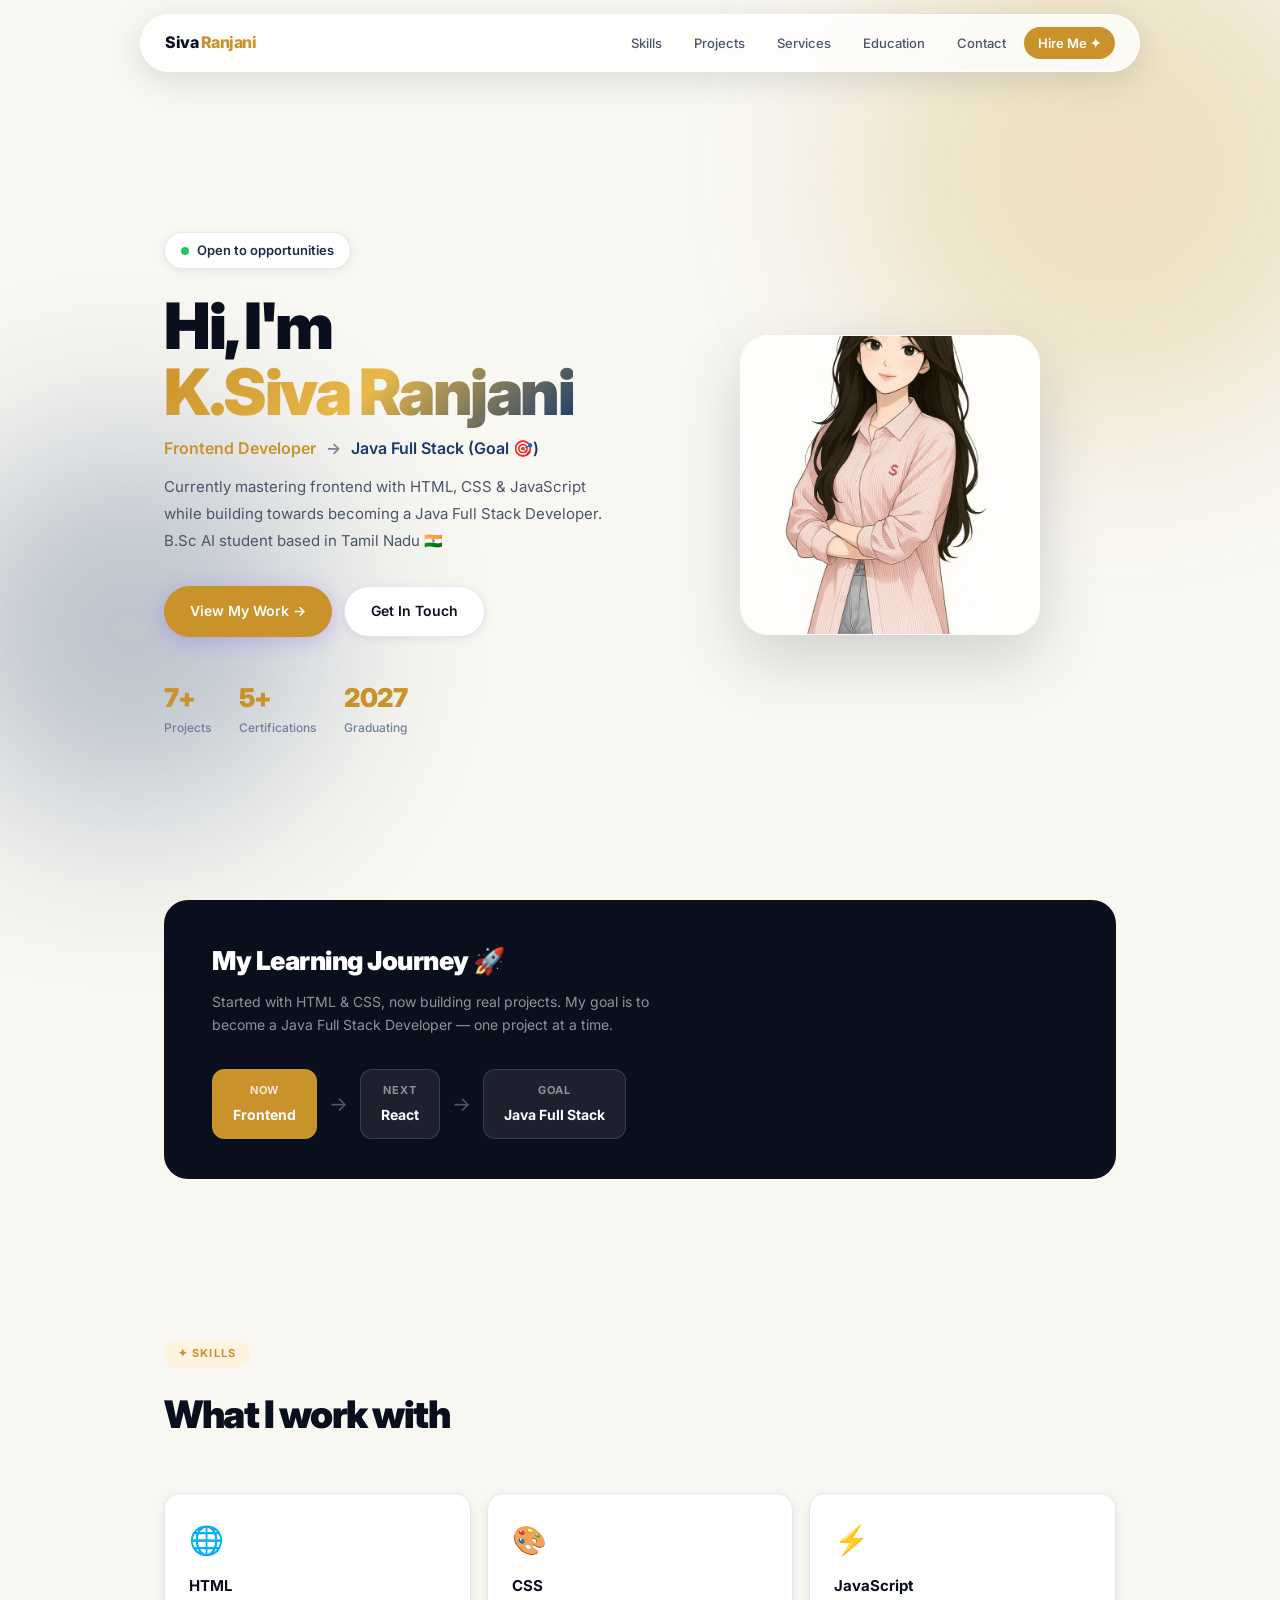
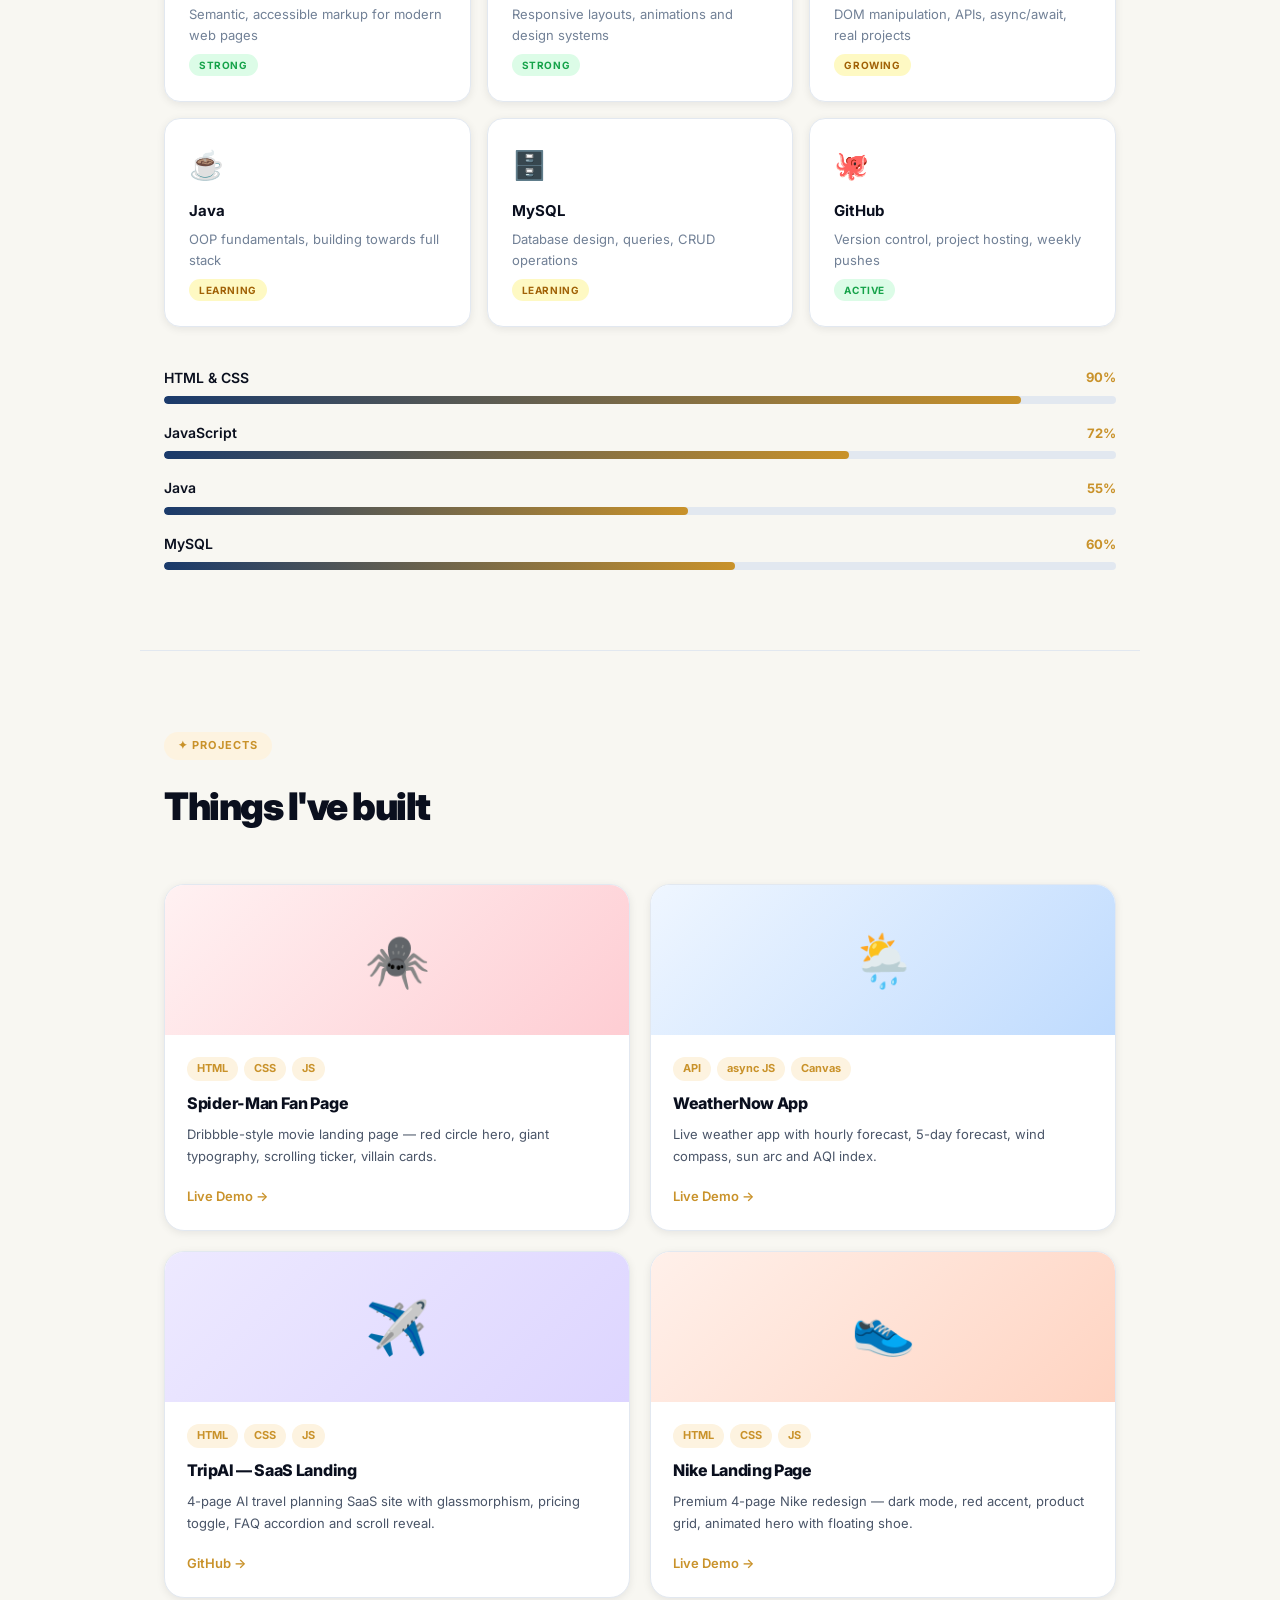
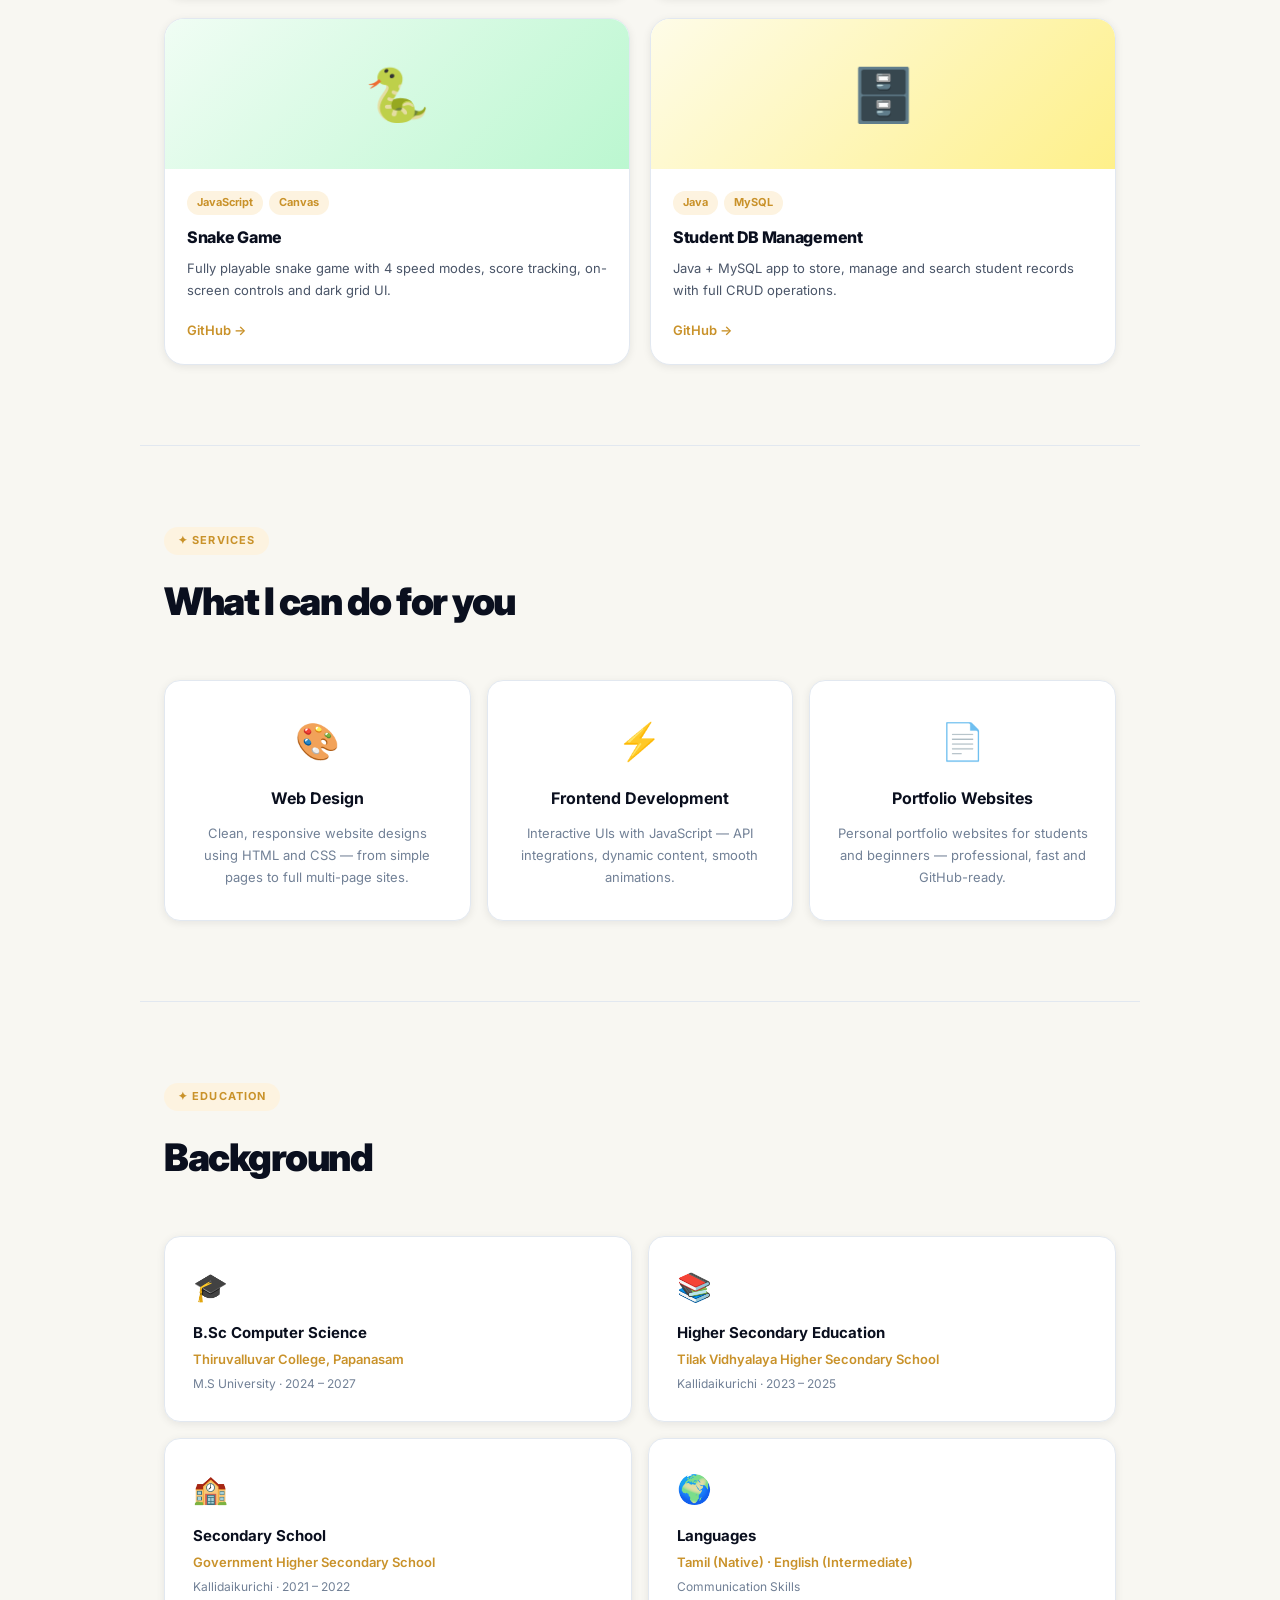
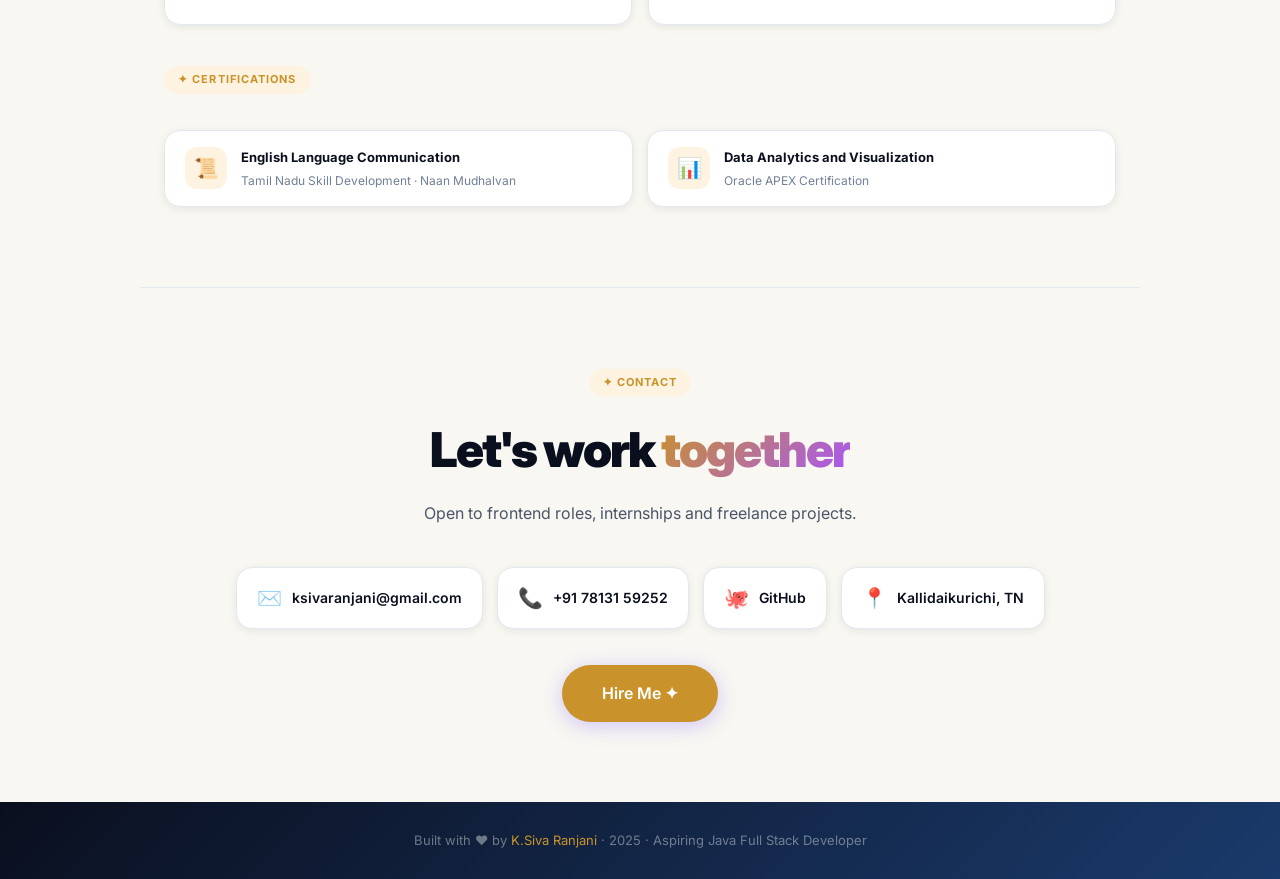
==== commit 031a6028: "resumeupdation" ====
--- a/index.html
+++ b/index.html
@@ -424,15 +424,15 @@
       </div>
       <div class="hero-stats">
         <div>
-          <div class="hero-stat-num">6+</div>
+          <div class="hero-stat-num">7+</div>
           <div class="hero-stat-lbl">Projects</div>
         </div>
         <div>
-          <div class="hero-stat-num">3+</div>
+          <div class="hero-stat-num">5+</div>
           <div class="hero-stat-lbl">Certifications</div>
         </div>
         <div>
-          <div class="hero-stat-num">2026</div>
+          <div class="hero-stat-num">2027</div>
           <div class="hero-stat-lbl">Graduating</div>
         </div>
       </div>
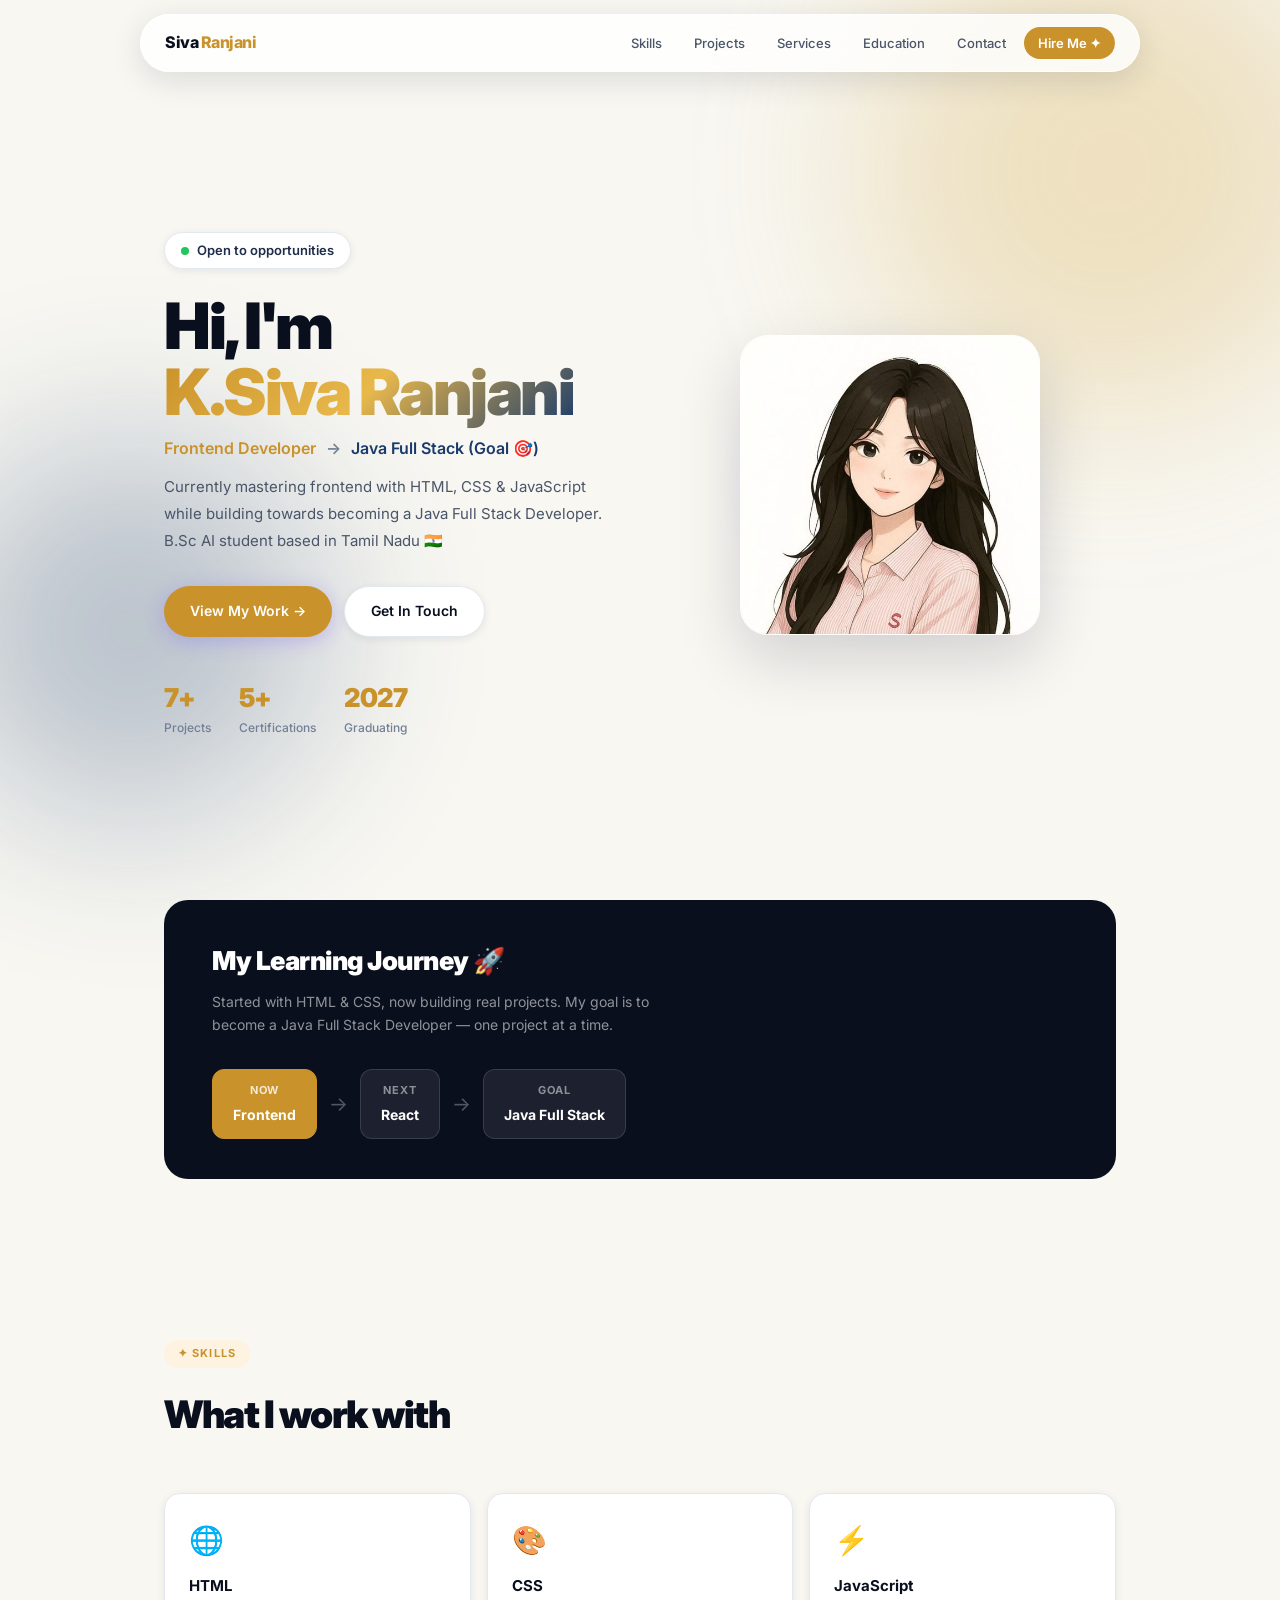
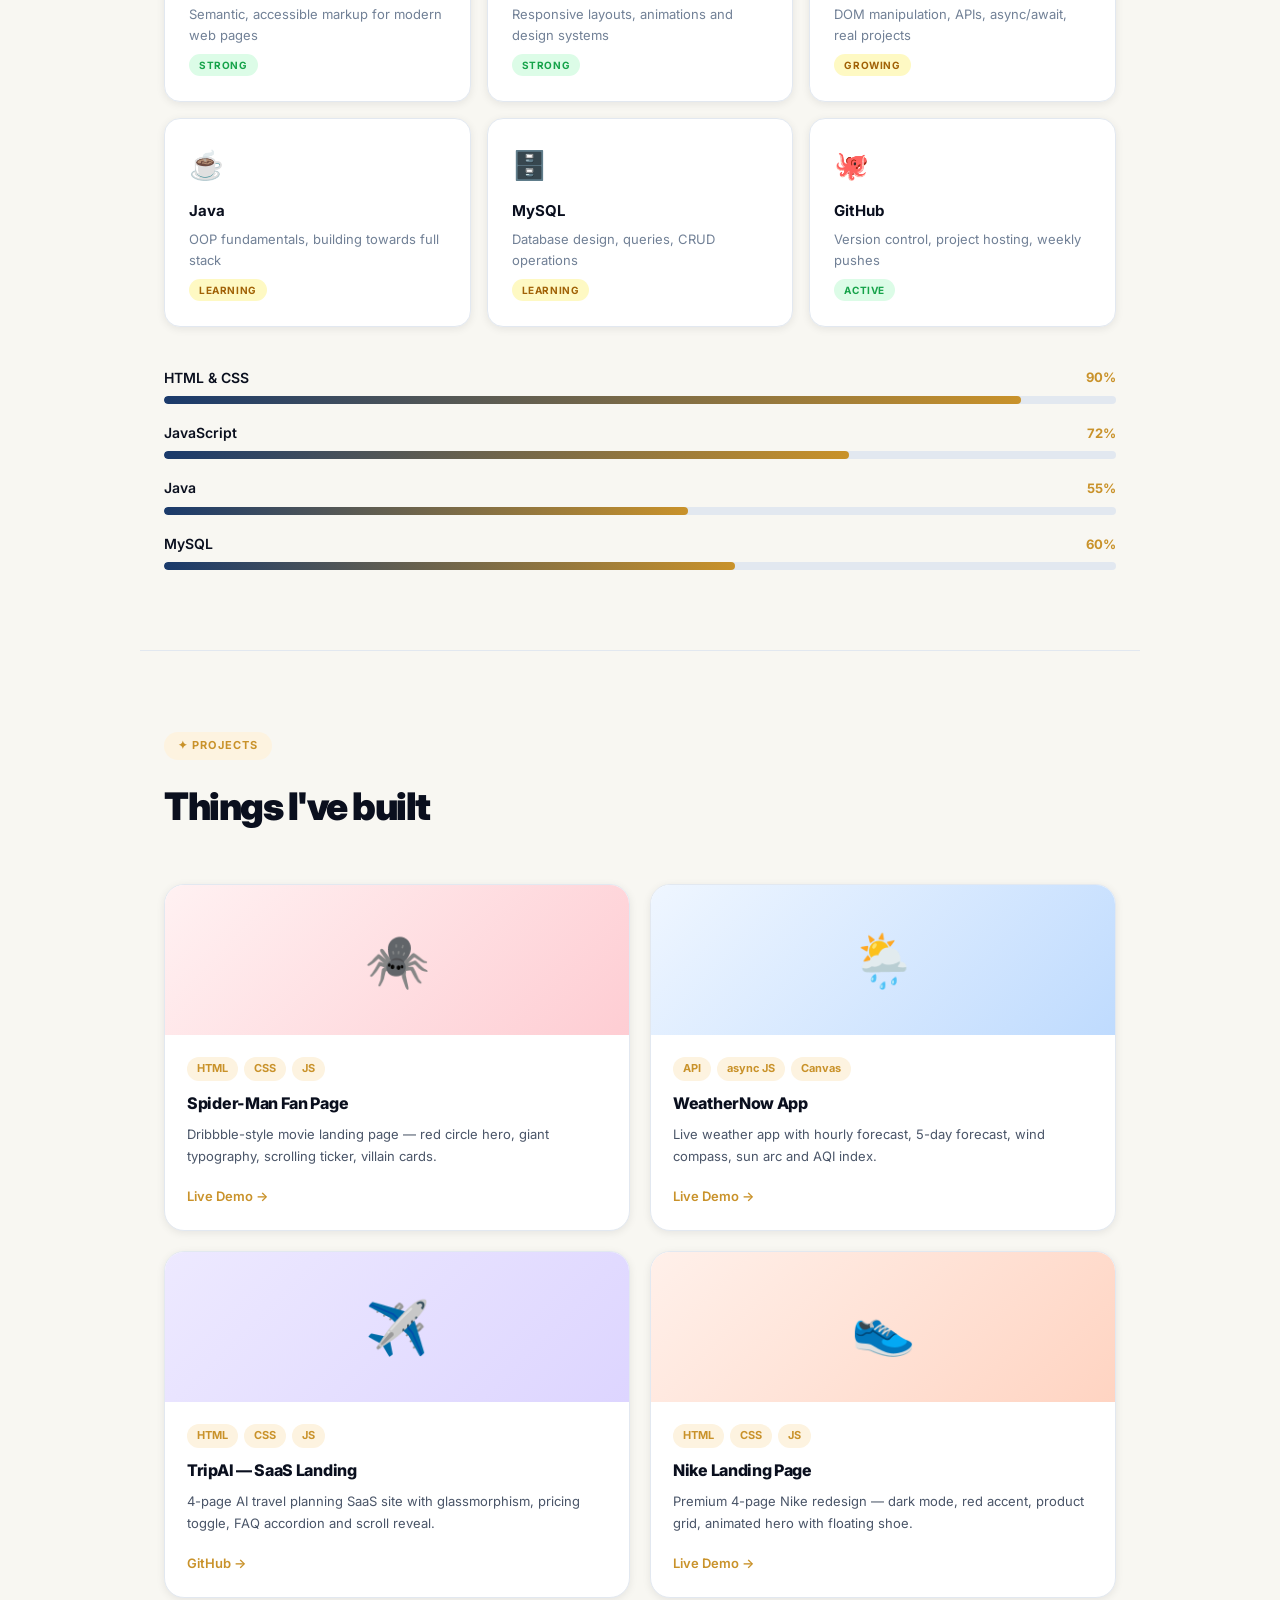
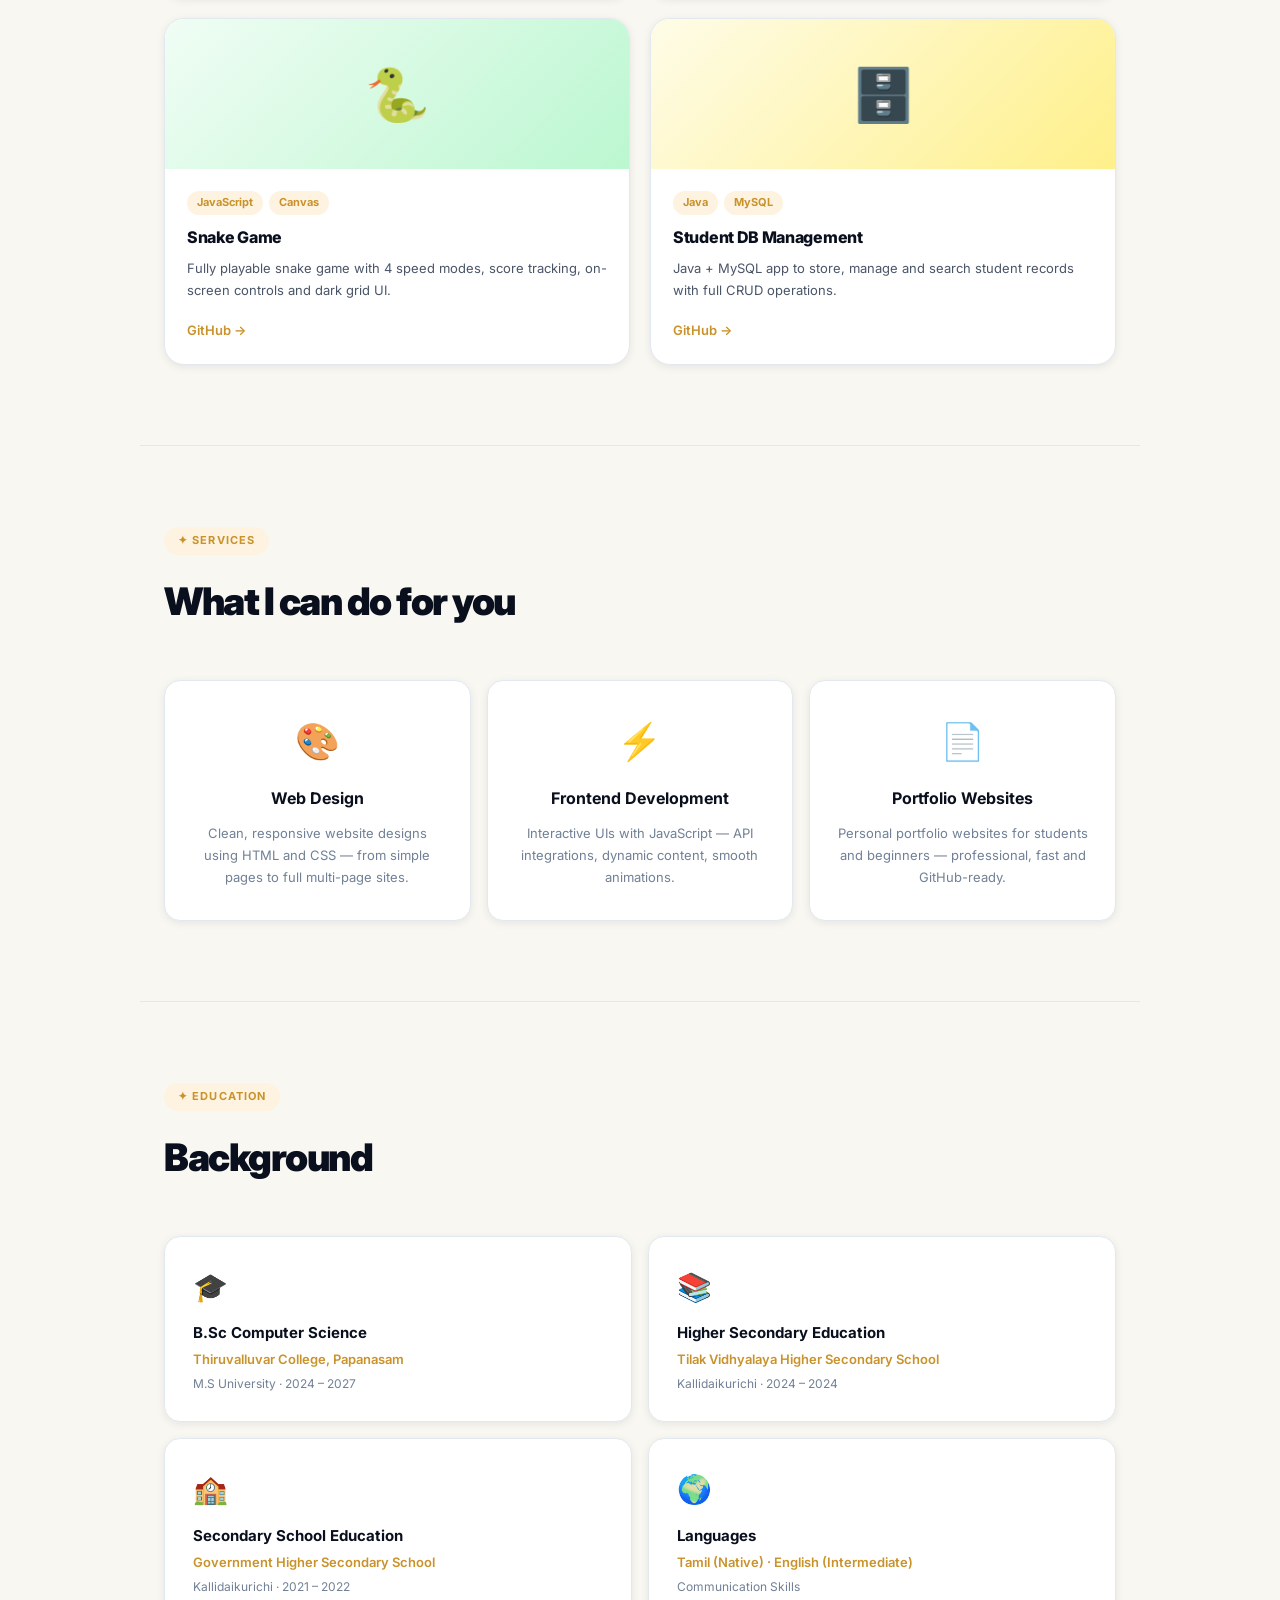
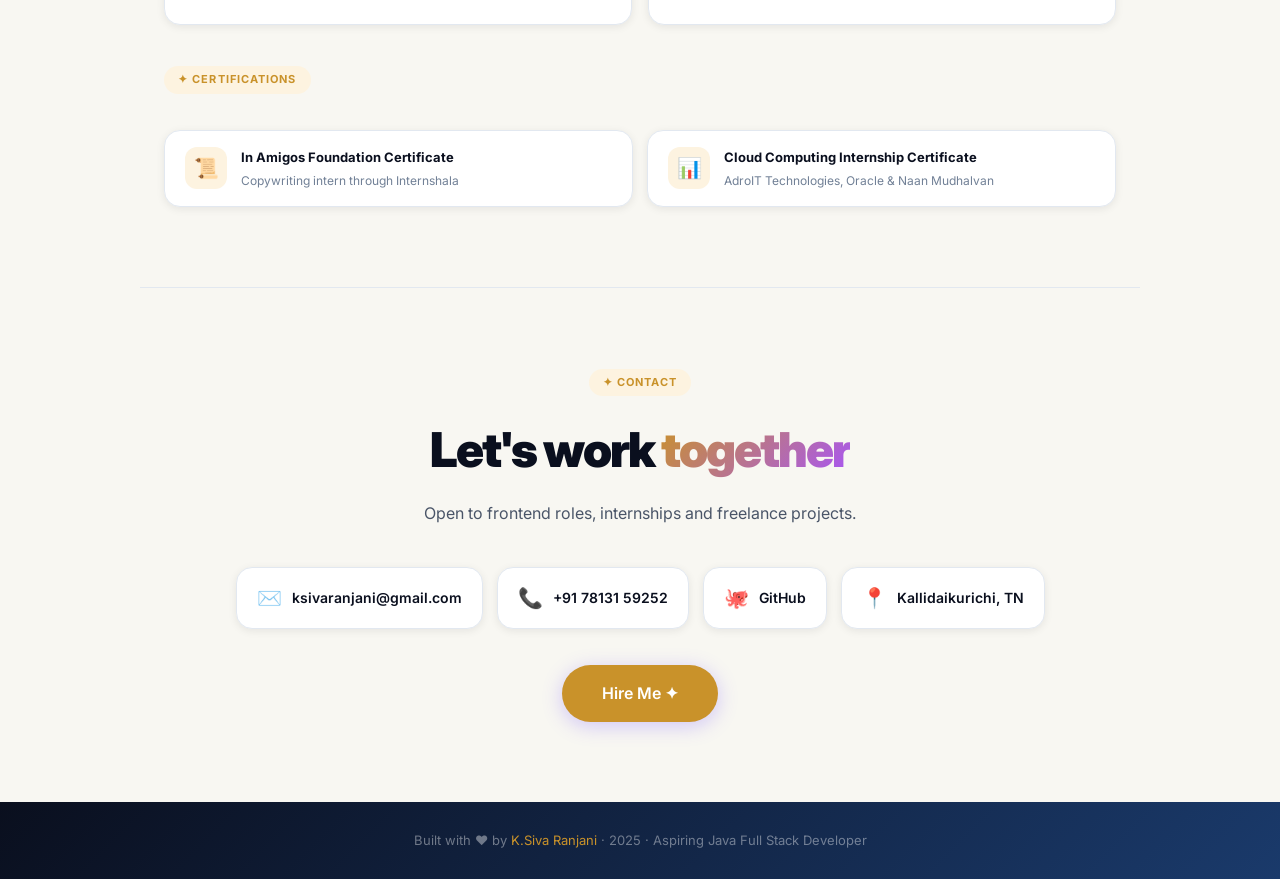
==== commit 37d92ff7: "updation" ====
--- a/index.html
+++ b/index.html
@@ -640,11 +640,11 @@
         <div class="edu-icon">📚</div>
         <h3>Higher Secondary Education</h3>
         <div class="edu-school">Tilak Vidhyalaya Higher Secondary School</div>
-        <div class="edu-year">Kallidaikurichi · 2023 – 2025</div>
+        <div class="edu-year">Kallidaikurichi · 2024 – 2024</div>
       </div>
       <div class="edu-card reveal" style="transition-delay:.16s">
         <div class="edu-icon">🏫</div>
-        <h3>Secondary School</h3>
+        <h3>Secondary School Education</h3>
         <div class="edu-school">Government Higher Secondary School</div>
         <div class="edu-year">Kallidaikurichi · 2021 – 2022</div>
       </div>
@@ -662,15 +662,15 @@
       <div class="cert-card reveal">
         <div class="cert-icon">📜</div>
         <div>
-          <h4>English Language Communication</h4>
-          <p>Tamil Nadu Skill Development · Naan Mudhalvan</p>
+          <h4>In Amigos Foundation Certificate</h4>
+          <p>Copywriting intern through Internshala</p>
         </div>
       </div>
       <div class="cert-card reveal" style="transition-delay:.08s">
         <div class="cert-icon">📊</div>
         <div>
-          <h4>Data Analytics and Visualization</h4>
-          <p>Oracle APEX Certification</p>
+          <h4>Cloud Computing Internship Certificate</h4>
+          <p>AdroIT Technologies, Oracle & Naan Mudhalvan</p>
         </div>
       </div>
     </div>
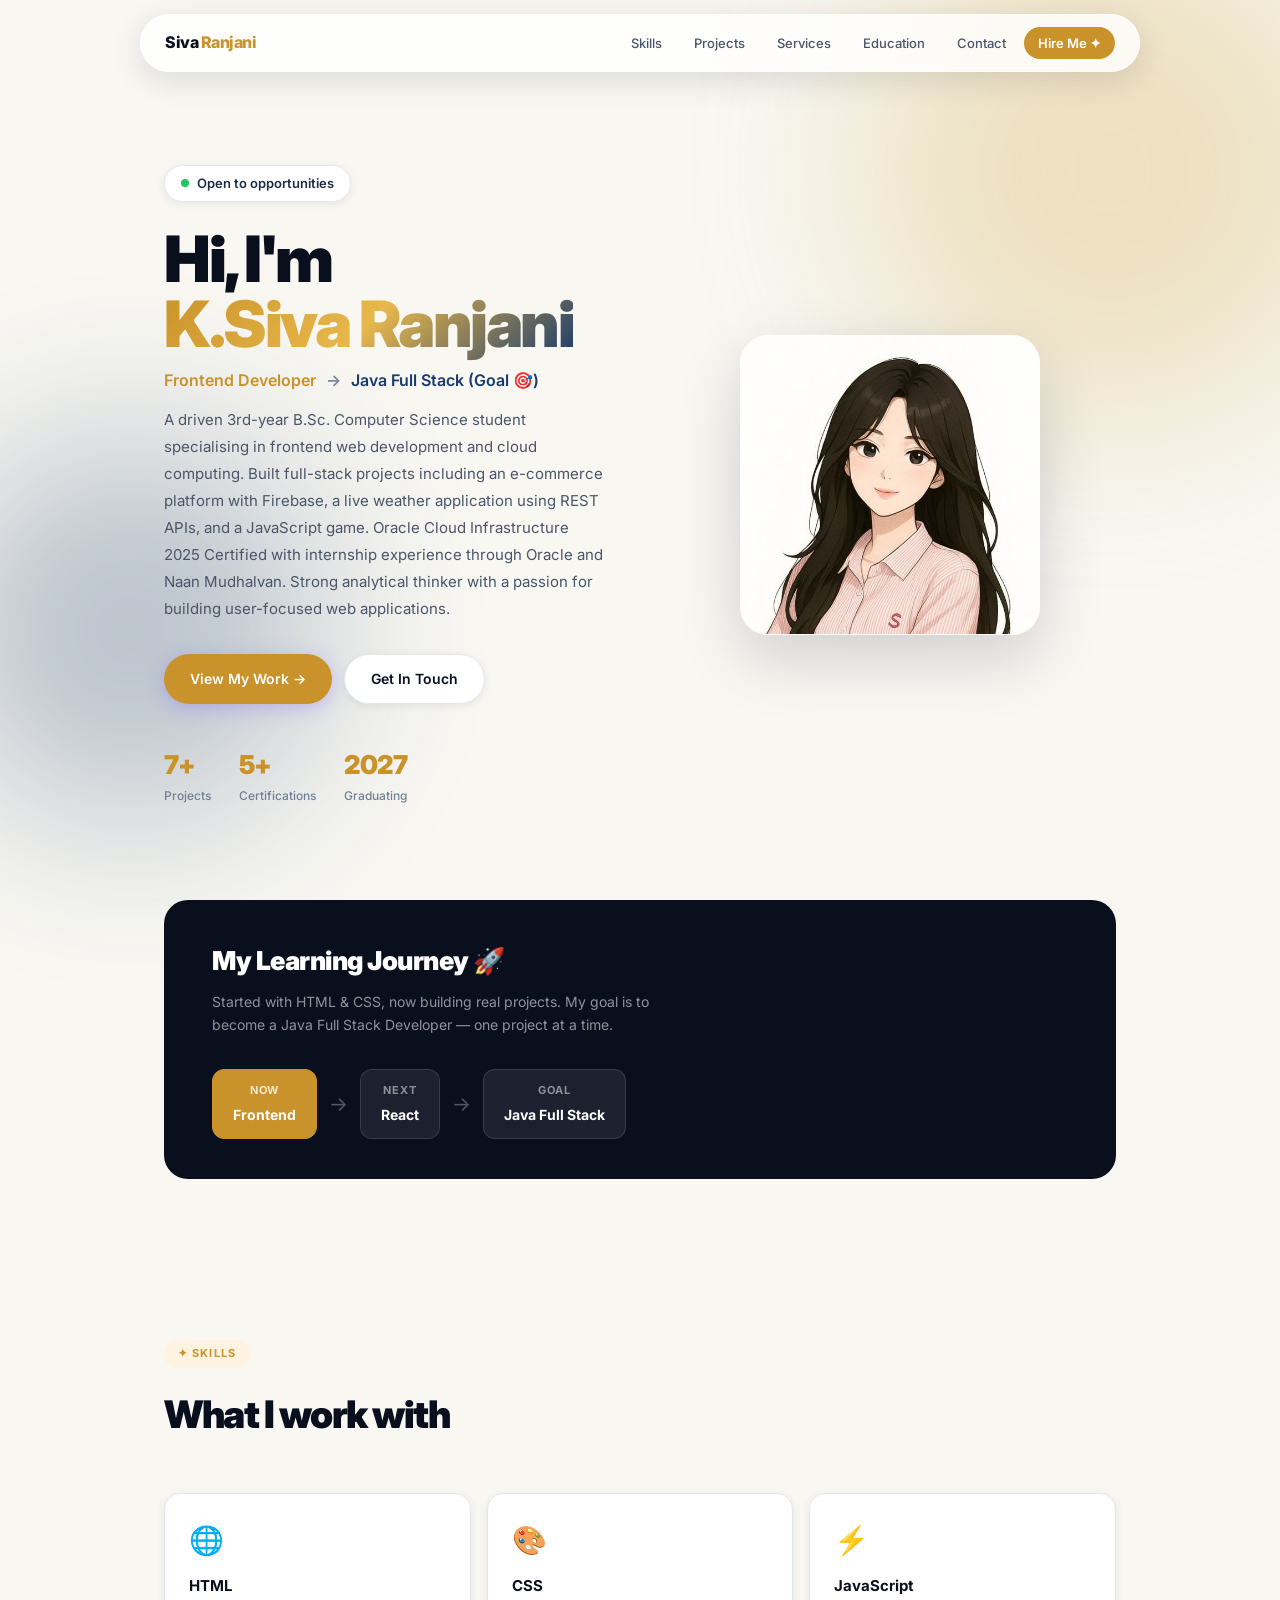
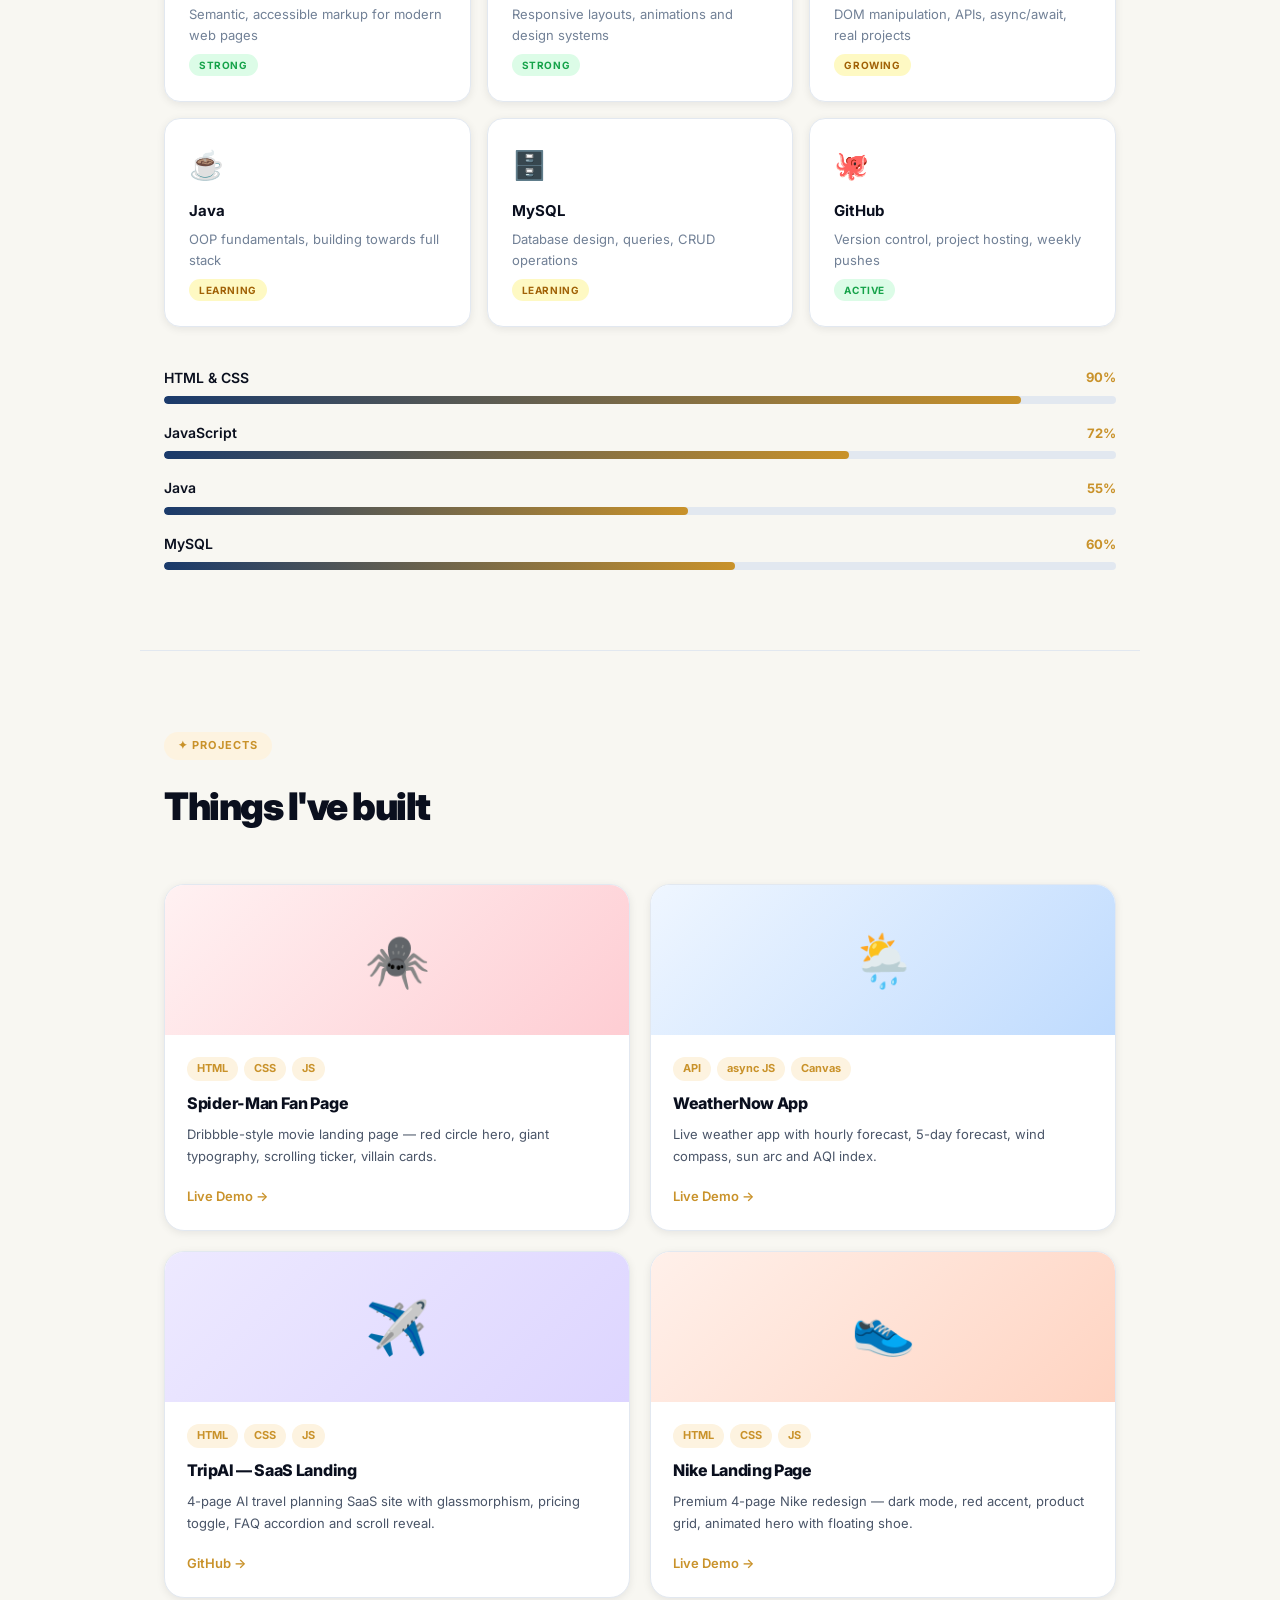
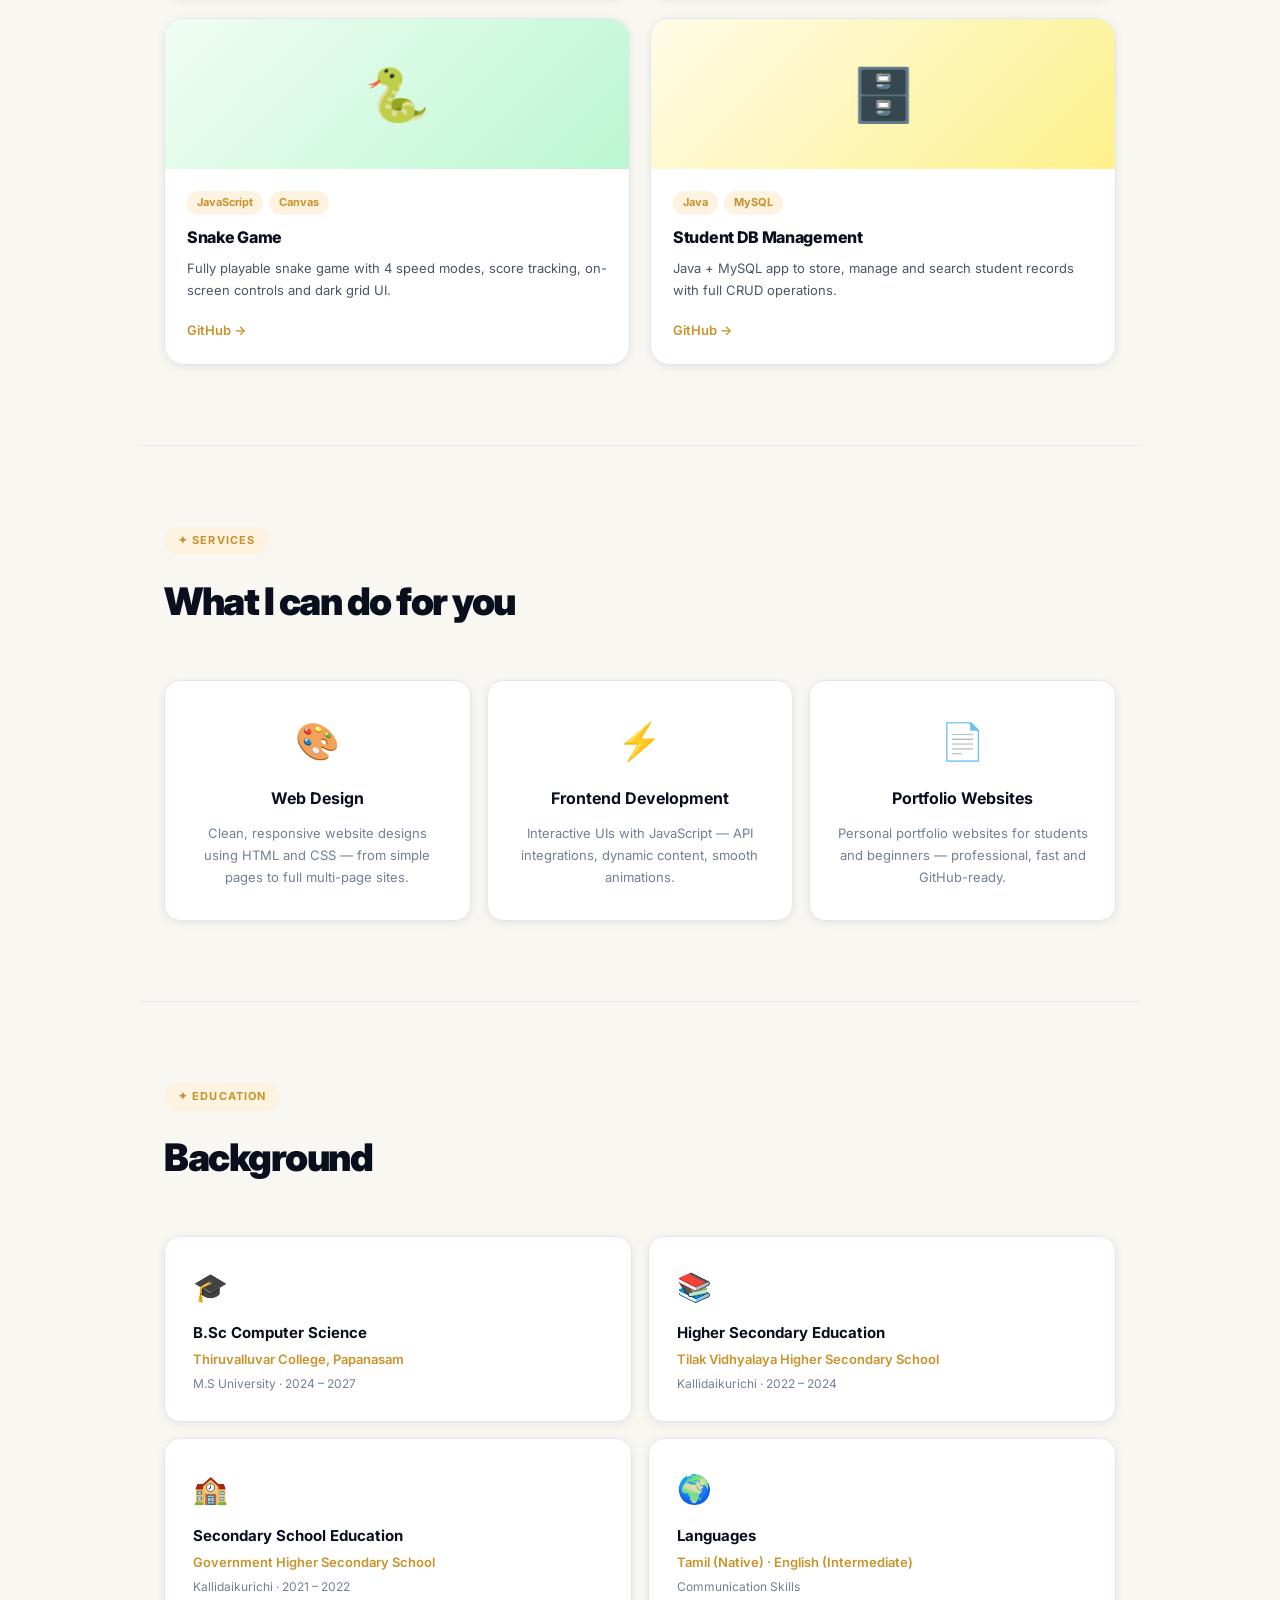
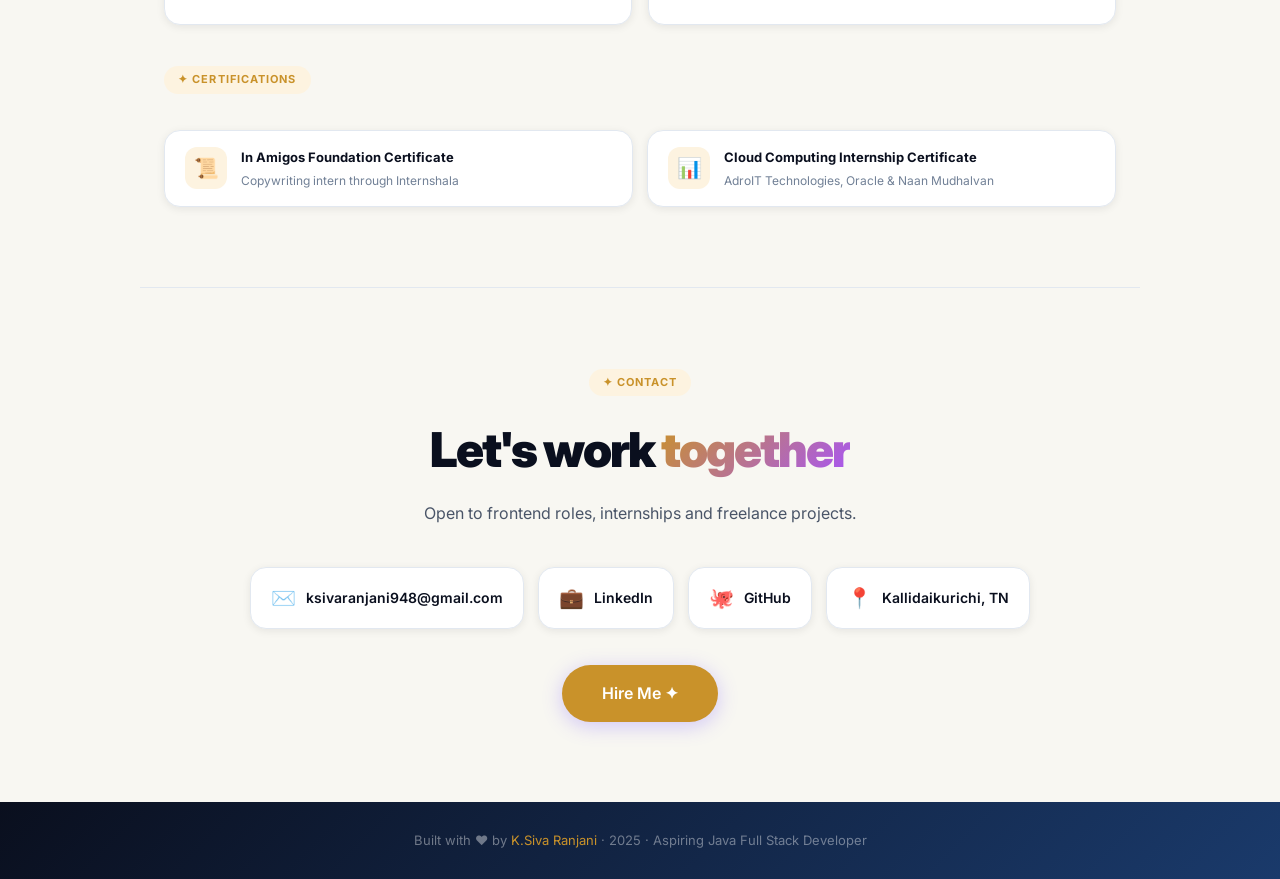
==== commit ec74dbf2: "changes" ====
--- a/index.html
+++ b/index.html
@@ -417,7 +417,7 @@
         <span class="hero-arrow">→</span>
         <span class="goal">Java Full Stack (Goal 🎯)</span>
       </div>
-      <p style="margin-top:12px">Currently mastering frontend with HTML, CSS & JavaScript while building towards becoming a Java Full Stack Developer. B.Sc AI student based in Tamil Nadu 🇮🇳</p>
+      <p style="margin-top:12px">A driven 3rd-year B.Sc. Computer Science student specialising in frontend web development and cloud computing. Built full-stack projects including an e-commerce platform with Firebase, a live weather application using REST APIs, and a JavaScript game. Oracle Cloud Infrastructure 2025 Certified with internship experience through Oracle and Naan Mudhalvan. Strong analytical thinker with a passion for building user-focused web applications.</p>
       <div class="hero-btns">
         <a href="#projects" class="btn btn-primary">View My Work →</a>
         <a href="mailto:ksivaranjani@gmail.com" class="btn btn-outline">Get In Touch</a>
@@ -640,7 +640,7 @@
         <div class="edu-icon">📚</div>
         <h3>Higher Secondary Education</h3>
         <div class="edu-school">Tilak Vidhyalaya Higher Secondary School</div>
-        <div class="edu-year">Kallidaikurichi · 2024 – 2024</div>
+        <div class="edu-year">Kallidaikurichi · 2022 – 2024</div>
       </div>
       <div class="edu-card reveal" style="transition-delay:.16s">
         <div class="edu-icon">🏫</div>
@@ -682,12 +682,12 @@
     <h2 class="reveal">Let's work <span>together</span></h2>
     <p class="reveal">Open to frontend roles, internships and freelance projects.</p>
     <div class="contact-cards reveal">
-      <a href="mailto:ksivaranjani@gmail.com" class="contact-card"><span>✉️</span>ksivaranjani@gmail.com</a>
-      <a href="tel:+917813159252" class="contact-card"><span>📞</span>+91 78131 59252</a>
+      <a href="mailto:ksivaranjani948@gmail.com" class="contact-card"><span>✉️</span>ksivaranjani948@gmail.com</a>
+      <a href="https://www.linkedin.com/in/ksivaranjani948/" class="contact-card"><span>💼</span>LinkedIn</a>
       <a href="https://github.com/ksivaranjani948-svg" target="_blank" class="contact-card"><span>🐙</span>GitHub</a>
       <a href="#" class="contact-card"><span>📍</span>Kallidaikurichi, TN</a>
     </div>
-    <a href="mailto:ksivaranjani@gmail.com" class="btn btn-primary reveal" style="font-size:16px;padding:16px 40px">
+    <a href="mailto:ksivaranjani948@gmail.com" class="btn btn-primary reveal" style="font-size:16px;padding:16px 40px">
       Hire Me ✦
     </a>
   </section>
